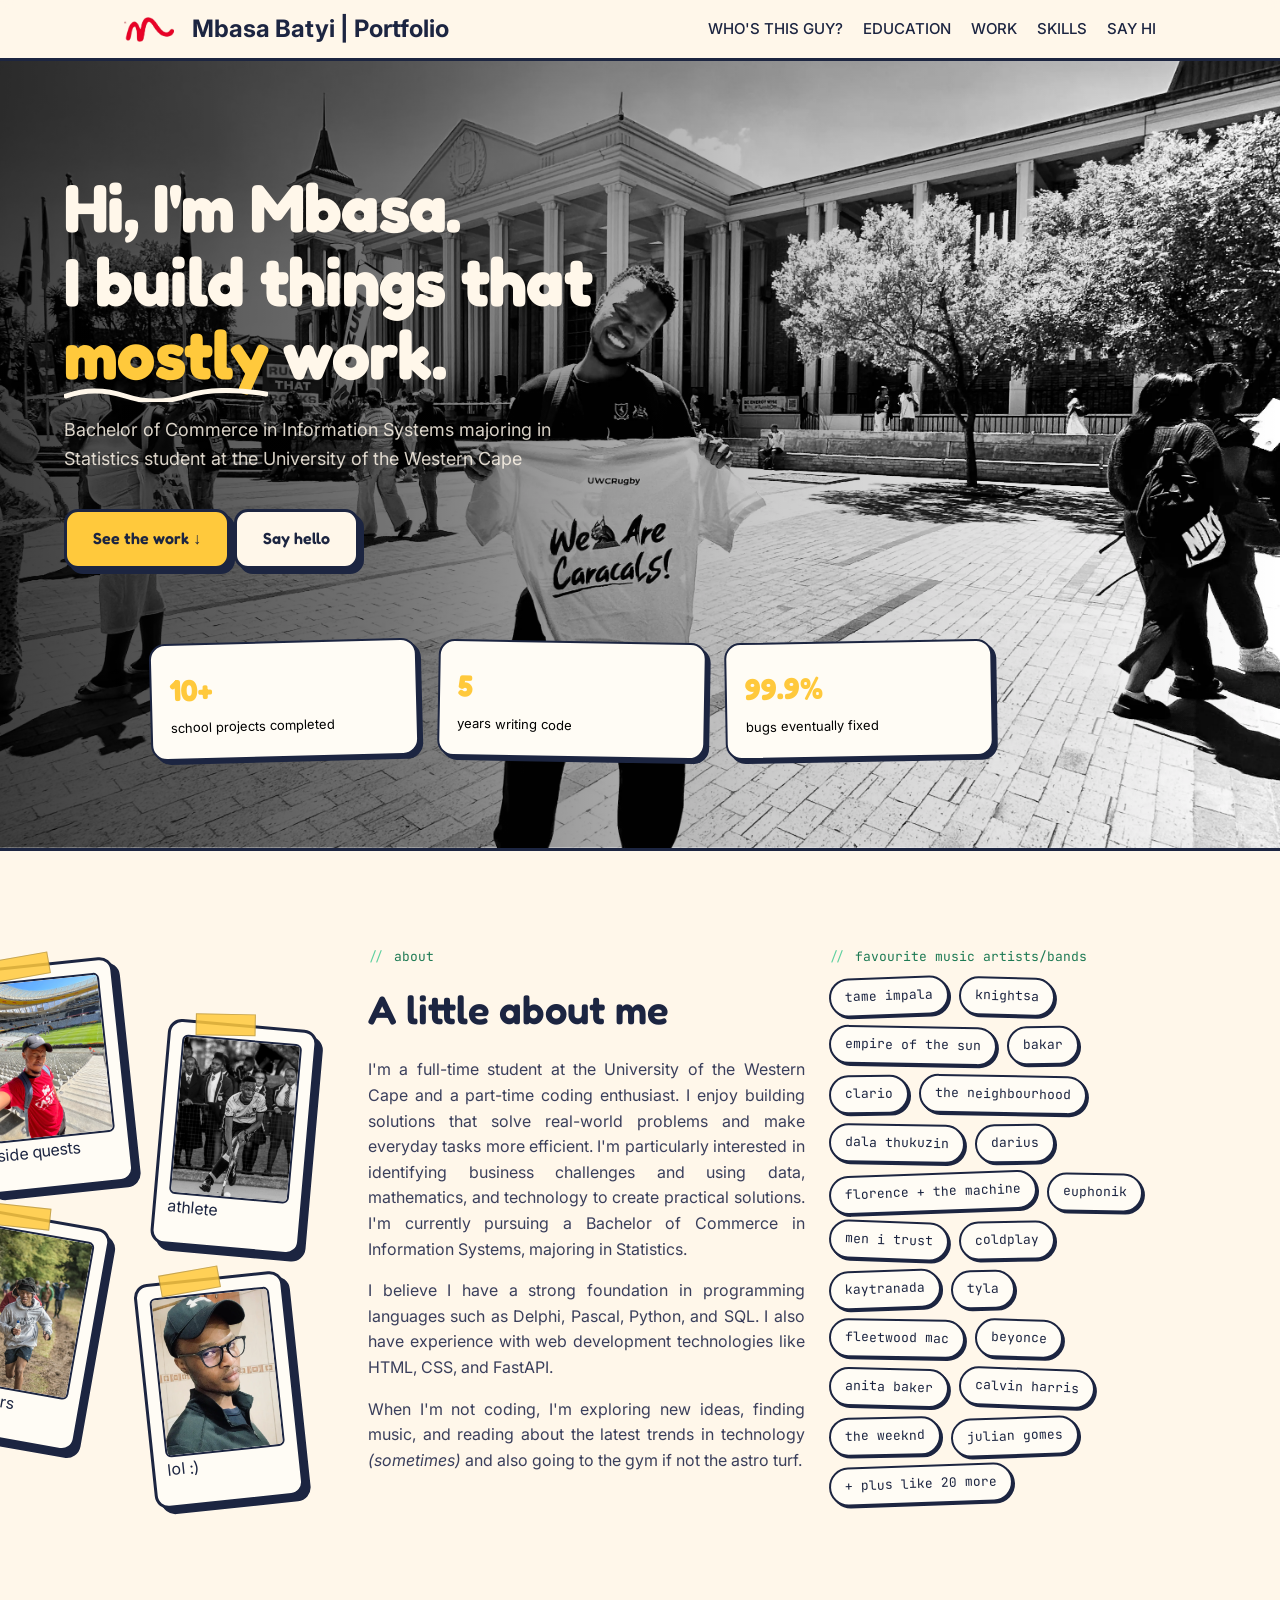
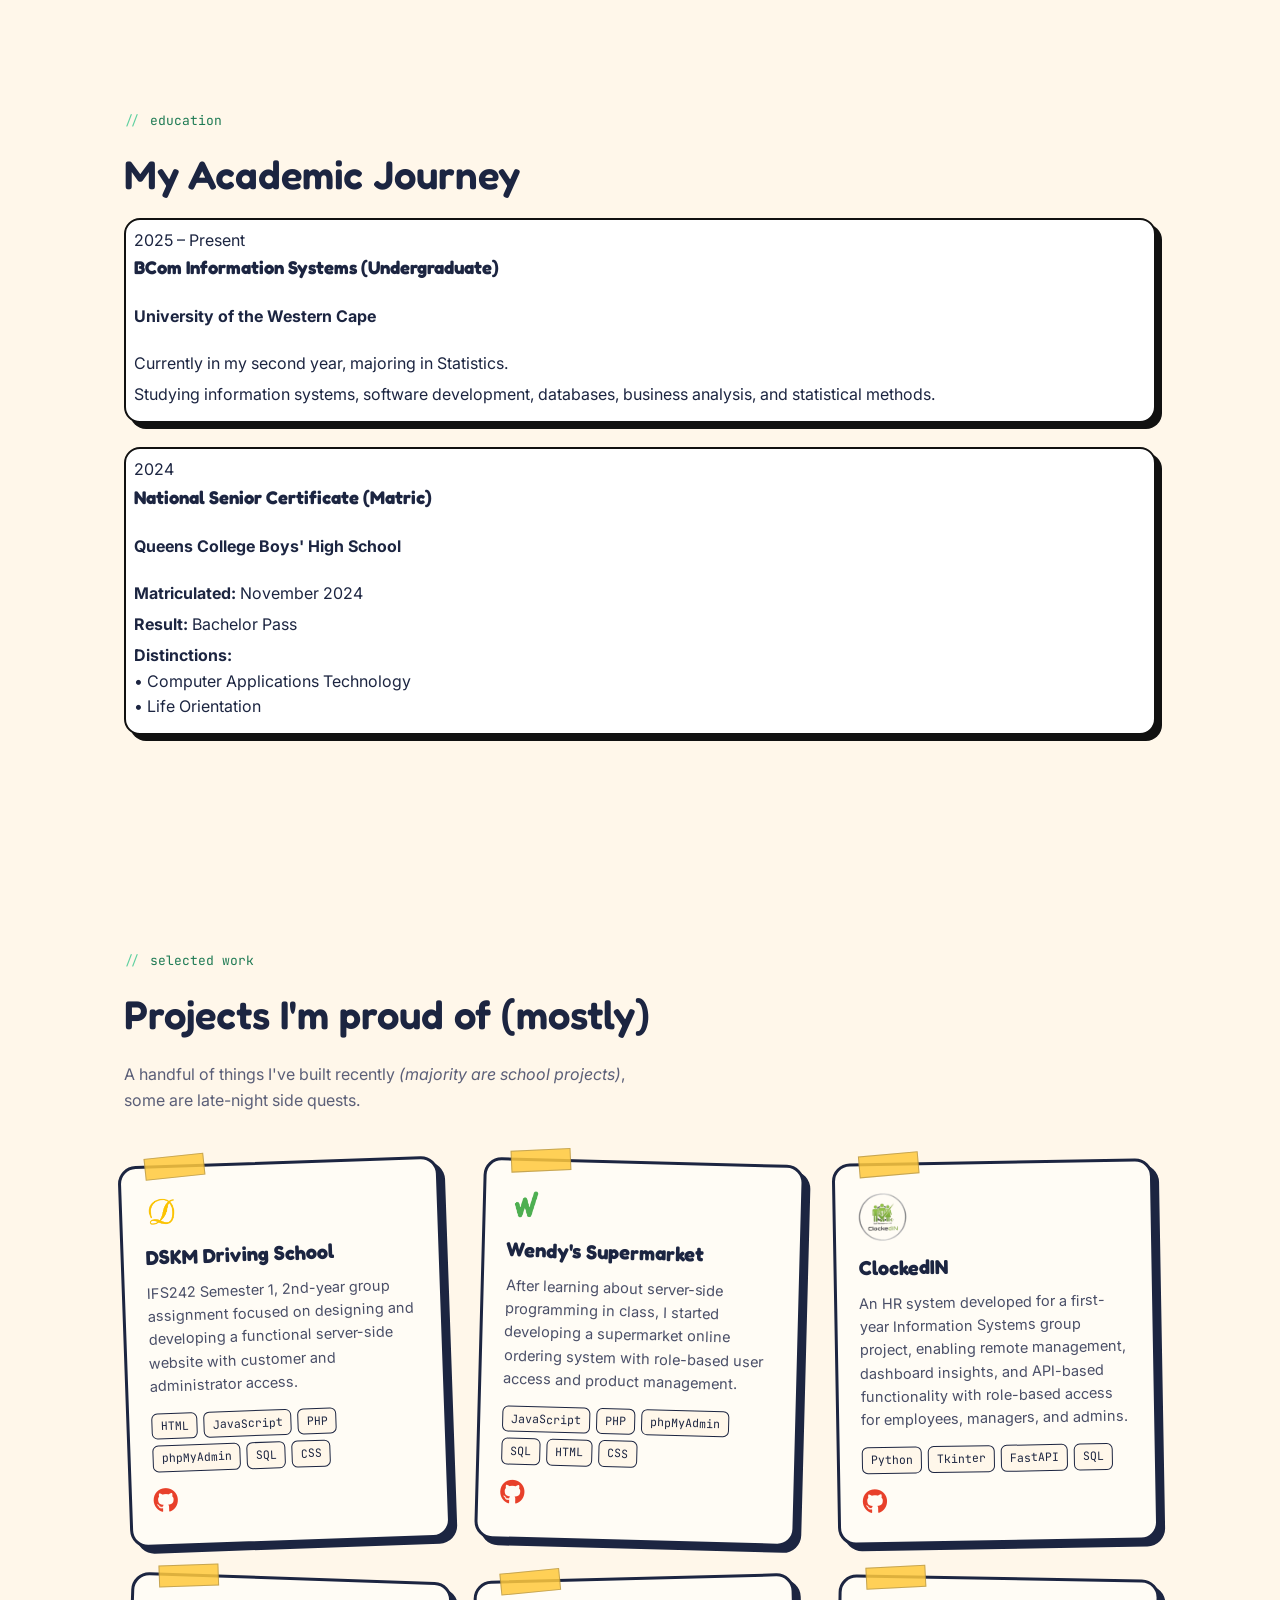
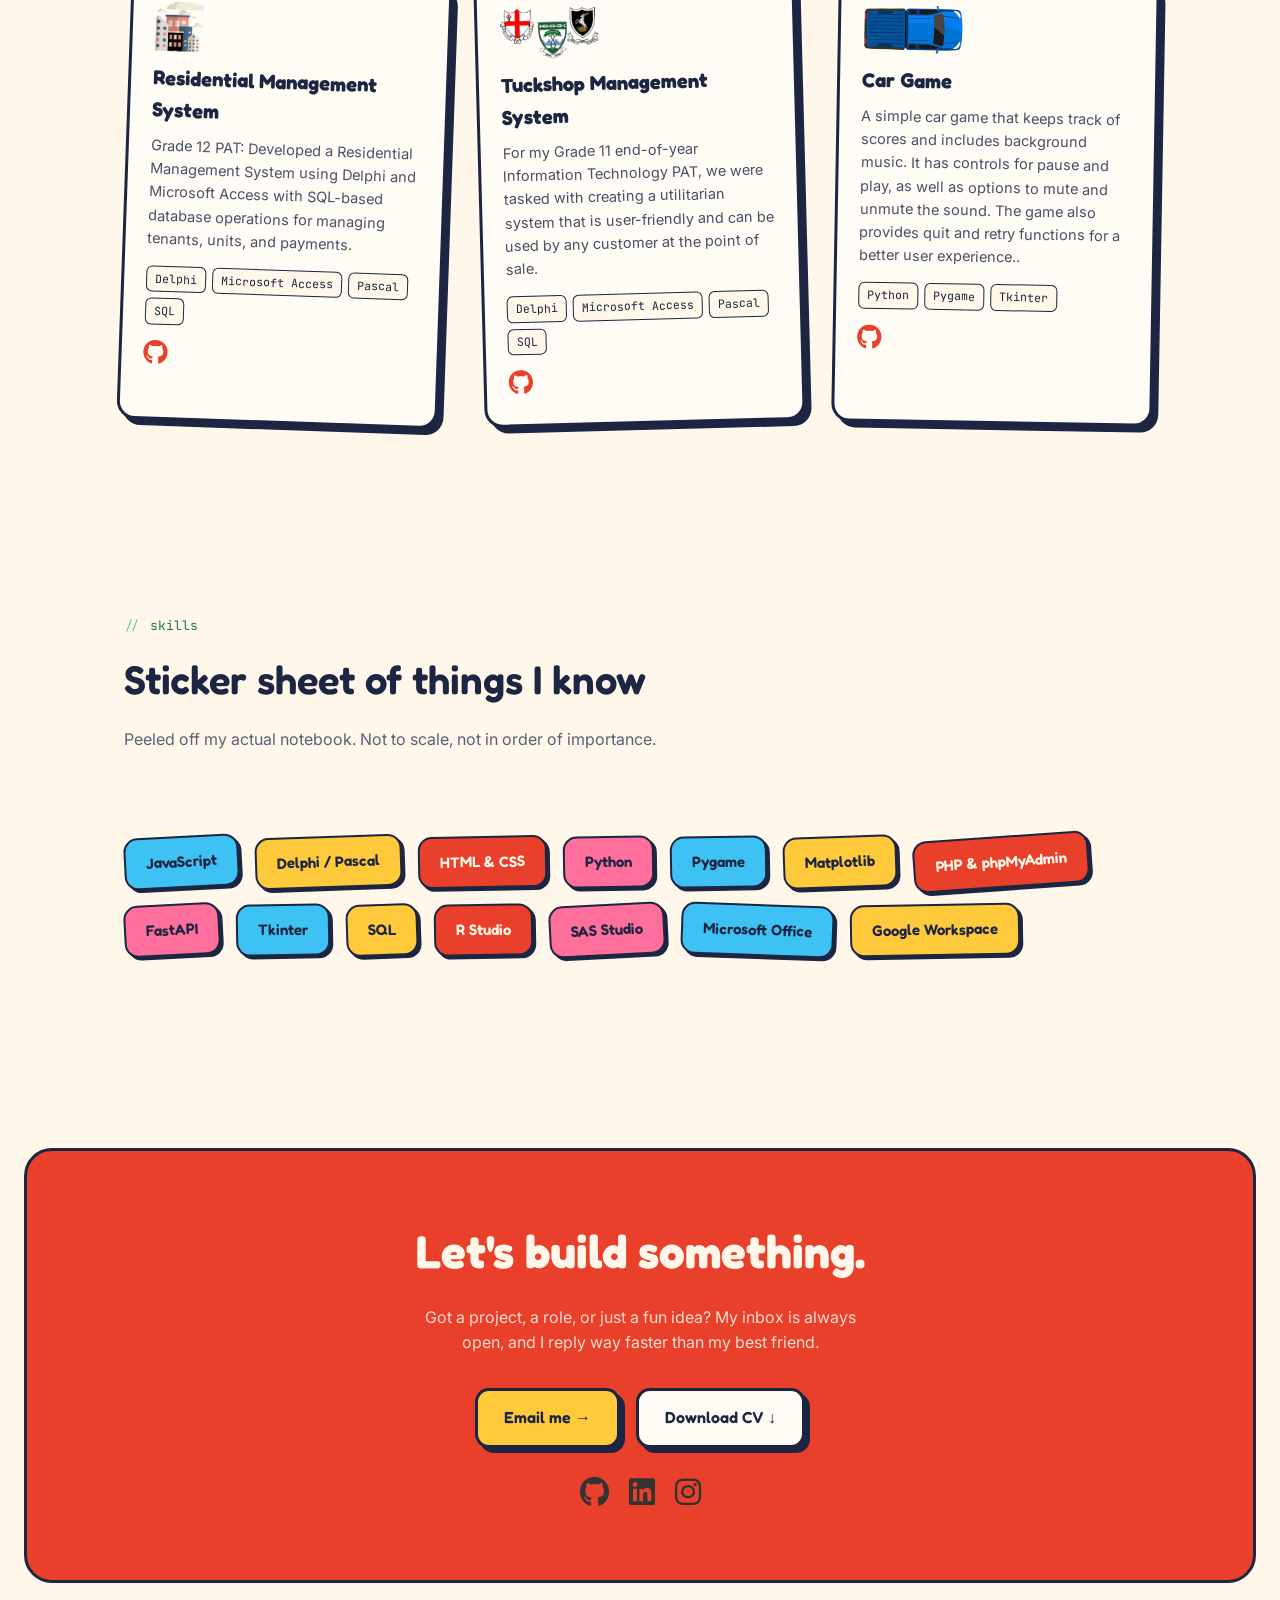
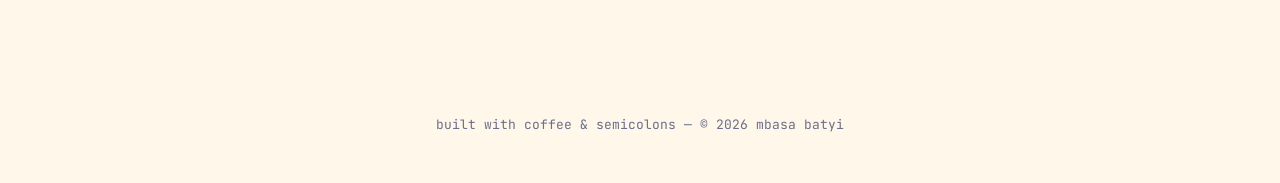
==== index.html @ 1fe2f7f6 "fixed some typos and added more information about myself in the about section. Also changed the grid" ====
<!DOCTYPE html>
<html lang="en">
<head>
<meta charset="UTF-8">
<meta name="viewport" content="width=device-width, initial-scale=1.0">
<title>Mbasa Batyi | Portfolio</title>
<link rel="icon" type="image/png" href="images/logo.webp" lazy="loading">
<link rel="preload" as="image" href="images/mbasa.webp">
<link rel="preconnect" href="https://fonts.googleapis.com">
<link rel="preconnect" href="https://fonts.gstatic.com" crossorigin>
<link href="https://fonts.googleapis.com/css2?family=Fredoka:wght@500;600;700&family=Inter:wght@400;500;600&family=JetBrains+Mono:wght@400;500&display=swap" rel="stylesheet">
<link rel="stylesheet" href="style.css">
<link rel="stylesheet" href="https://cdnjs.cloudflare.com/ajax/libs/font-awesome/6.6.0/css/all.min.css">
</head>
<body>

<nav>
  <div class="wrap">
    <a href="#top" class="brand">
      <img src="images/logo.webp" alt="Mbasa Batyi Logo" class="brand-logo" lazy="loading">
      <span>Mbasa Batyi | Portfolio</span>
    </a>

    <ul class="navlinks">
      <li><a href="#about">WHO'S THIS GUY?</a></li>
      <li><a href="#education">EDUCATION</a></li>
      <li><a href="#work">WORK</a></li>
      <li><a href="#skills">SKILLS</a></li>
      <li><a href="#contact">SAY HI</a></li>
    </ul>
  </div>
</nav>

<header class="hero">
  <div class="wrap">
  <h1>
    Hi, I'm Mbasa.<br>
    I build things that<br>
    <span class="wobble">mostly<svg viewBox="0 0 200 14" preserveAspectRatio="none"><path d="M2 8 Q 30 -2, 60 8 T 120 8 T 198 6" fill="none" stroke="#FFF7EA" stroke-width="5" stroke-linecap="round"/></svg></span> work.
  </h1>
  <p class="lede">Bachelor of Commerce in Information Systems majoring in Statistics student at the University of the Western Cape</p>
    <a href="#work" class="btn btn-primary">See the work ↓</a>
    <a href="#contact" class="btn btn-ghost">Say hello</a>
  </div>

  <div class="stats">
    <div class="stat"><div class="num">10+</div><div class="label">school projects completed</div></div>
    <div class="stat"><div class="num">5</div><div class="label">years writing code</div></div>
    <div class="stat"><div class="num">99.9%</div><div class="label">bugs eventually fixed</div></div>
  </div>
  </div>
</header>

<section id="about">
  <div class="wrap about-grid">

    <div class="photo-stack">
      <figure class="polaroid">
        <span class="tape"></span>
        <img src="images/mbasa8.webp" alt="A photo of Mbasa Batyi" lazy="loading">
        <figcaption>side quests</figcaption>
      </figure>

      <figure class="polaroid">
        <span class="tape"></span>
        <img src="images/hockey.webp" alt="Mbasa Batyi" lazy="loading">
        <figcaption>athlete</figcaption>
      </figure>

      <figure class="polaroid">
        <span class="tape"></span>
        <img src="images/mbasa4.webp" alt="Mbasa Batyi" lazy="loading">
        <figcaption>outdoors</figcaption>
      </figure>

      <figure class="polaroid">
        <span class="tape"></span>
        <img src="images/mbasa5.webp" alt="Mbasa Batyi" lazy="loading">
        <figcaption>lol :) </figcaption>
      </figure>

    </div>

    <div class="about">
      <div class="eyebrow">about</div>
      <h2 class="section-title">A little about me</h2>

      <p>
        I'm a full-time student at the University of the Western Cape and a part-time coding enthusiast. 
        I enjoy building solutions that solve real-world problems and make everyday tasks more efficient. 
        I'm particularly interested in identifying business challenges and using data, mathematics, 
        and technology to create practical solutions. I'm currently pursuing a Bachelor of Commerce in 
        Information Systems, majoring in Statistics.

      </p>

      <p>
        I believe I have a strong foundation in programming languages such as Delphi, Pascal, Python, and SQL. 
        I also have experience with web development technologies like HTML, CSS, and FastAPI.
      </p>

      <p>
        When I'm not coding, I'm exploring new ideas, finding music, and reading about the 
        latest trends in technology <i>(sometimes)</i> and also going to the gym if not the astro turf.
      </p>
    </div>


    <div>
      <div class="eyebrow">favourite music artists/bands</div>
      <div class="toolbelt">
        <span class="chip" style="--r:-2deg">tame impala</span>
        <span class="chip" style="--r:1.5deg">knightsa</span>
        <span class="chip" style="--r:1deg">empire of the sun</span>
        <span class="chip" style="--r:-1deg">bakar</span>
        <span class="chip" style="--r:-1deg">clario</span>
        <span class="chip" style="--r:1deg">the neighbourhood</span>
        <span class="chip" style="--r:1deg">dala thukuzin</span>
        <span class="chip" style="--r:-1deg">darius</span>
        <span class="chip" style="--r:-2deg">florence + the machine</span>
        <span class="chip" style="--r:1deg">euphonik</span>
        <span class="chip" style="--r:2deg">men i trust</span>
        <span class="chip" style="--r:-1deg">coldplay</span>
        <span class="chip" style="--r:-2deg">kaytranada</span>
        <span class="chip" style="--r:-1.5deg">tyla</span>
        <span class="chip" style="--r:1deg">fleetwood mac </span>
        <span class="chip" style="--r:1.5deg">beyonce</span>
        <span class="chip" style="--r:1.5deg">anita baker</span>
        <span class="chip" style="--r:2deg">calvin harris</span>
        <span class="chip" style="--r:-1deg">the weeknd</span>
        <span class="chip" style="--r:-2deg">julian gomes</span>
        <span class="chip" style="--r:-2deg">+ plus like 20 more</span>
      </div>
    </div>

  </div>
</section>

<section id="education">
  <div class="wrap">

    <div class="eyebrow">education</div>
    <h2 class="section-title">My Academic Journey</h2>
    
    <div class="education-grid">
      <div class="education-card">
        <div class="education-year">2025 – Present</div>

        <h3>BCom Information Systems (Undergraduate)</h3>
        <h4>University of the Western Cape</h4>

        <p>Currently in my second year, majoring in Statistics.</p>
        <p>
          Studying information systems, software development,
          databases, business analysis, and statistical methods.
        </p>
      </div>

      <div class="education-card">
        <div class="education-year">2024</div>

        <h3>National Senior Certificate (Matric)</h3>

        <h4>Queens College Boys' High School</h4>

        <p>
          <strong>Matriculated:</strong> November 2024
        </p>

        <p>
          <strong>Result:</strong> Bachelor Pass
        </p>

        <p>
          <strong>Distinctions:</strong><br>
          • Computer Applications Technology<br>
          • Life Orientation
        </p>
      </div>


    </div>

  </div>
</section>
    

<section id="work">
  <div class="wrap">
    <div class="eyebrow">selected work</div>
    <h2 class="section-title">Projects I'm proud of (mostly)</h2>
    <p class="section-sub">A handful of things I've built recently <i>(majority are school projects)</i>, some are late-night side quests.</p>

    <div class="projects-grid">

      <div class="card">
        <span class="tape"></span>
        <img src="images/DSKM.webp" alt="DSKM Logo" class="card-logo" Lazy="loading">
        <h3>DSKM Driving School </h3>
        <p>IFS242 Semester 1, 2nd-year group assignment 
          focused on designing and developing a functional 
          server-side website with customer and administrator access.

        <div class="tag-row">
          <span class="tag">HTML</span>
          <span class="tag">JavaScript</span>
          <span class="tag">PHP</span>
          <span class="tag">phpMyAdmin</span>
          <span class="tag">SQL</span>
          <span class="tag">CSS</span>
        </div>
      
        <a href="https://github.com/mbasabty/DSKMDrivingSchool" class="card-link" target="_blank" aria-label="View on GitHub">
            <i class="fa-brands fa-github"></i>
        </a>
      </div>

      <div class="card">
        <span class="tape"></span>
        <img src="images/Wendy.webp" alt="Wendy's Supermarket Logo" class="card-logo" lazy="loading">
        <h3>Wendy's Supermarket</h3>
        <p>After learning about server-side programming in class, 
          I started developing a supermarket online ordering system with 
          role-based user access and product management.</p>

        <div class="tag-row">
            <span class="tag">JavaScript</span>
            <span class="tag">PHP</span>
            <span class="tag">phpMyAdmin</span>
            <span class="tag">SQL</span>
            <span class="tag">HTML</span>
            <span class="tag">CSS</span>
        </div>

        <a href="https://github.com/mbasabty/WendySupermarket" class="card-link" target="_blank" aria-label="View on GitHub">
            <i class="fa-brands fa-github"></i>
        </a>
      </div>

      <div class="card">
        <span class="tape"></span>
        <img src="images/ClockedIn.webp" alt="ClockedIN Logo" class="ClockedIn-logo" lazy="loading">
        <h3>ClockedIN</h3>
        <p>An HR system developed for a first-year Information Systems group project, 
           enabling remote management, dashboard insights, and API-based functionality 
           with role-based access for employees, managers, and admins.
        </p>
        <div class="tag-row">
          <span class="tag">Python</span>
          <span class="tag">Tkinter</span>
          <span class="tag">FastAPI</span>
          <span class="tag">SQL</span>
        </div>
      
        <a href="https://github.com/mbasabty/ClockedIN" class="card-link" target="_blank" aria-label="View on GitHub">
            <i class="fa-brands fa-github"></i>
        </a>
      </div>

      <div class="card">
        <span class="tape"></span>
        <img src="images/RMS.webp" alt="Residential Management System Logo" class="RSM-logo" lazy="loading">
        <h3>Residential Management System</h3>
        <p>Grade 12 PAT: Developed a Residential Management System using Delphi 
          and Microsoft Access with SQL-based database operations for managing 
          tenants, units, and payments.
        </p>
        <div class="tag-row">
          <span class="tag">Delphi</span>
          <span class="tag">Microsoft Access</span>
          <span class="tag">Pascal</span>
          <span class="tag">SQL</span>
        </div>

        <a href="https://github.com/mbasabty/ResidentialManagementSystem" class="card-link" target="_blank" aria-label="View on GitHub">
            <i class="fa-brands fa-github"></i>
        </a>
      </div>

      
      <div class="card">
        <span class="tape"></span>
        <img src="images/TSMS.webp" alt="Tuckshop Management System Logo" class="TSMS-logo" lazy="loading">
        <h3>Tuckshop Management System</h3>
        <p>For my Grade 11 end-of-year Information Technology PAT, we were tasked with creating a 
          utilitarian system that is user-friendly and can be used by any customer at the point of sale.</p>
        <div class="tag-row">
          <span class="tag">Delphi</span>
          <span class="tag">Microsoft Access</span>
          <span class="tag">Pascal</span>
          <span class="tag">SQL</span>
        </div>
        
        <a href="https://github.com/mbasabty/TuckshopManagementSystem"class="card-link" target="_blank" aria-label="View on GitHub">
            <i class="fa-brands fa-github"></i>
        </a>
      </div>

      <div class="card">
        <span class="tape"></span>
        <img src="images/CarGame.webp" alt="Car Game Logo" class="TSMS-logo" lazy="loading">
        <h3>Car Game</h3>
        <p>A simple car game that keeps track of scores and includes background music. 
          It has controls for pause and play, as well as options to mute and unmute the sound. 
          The game also provides quit and retry functions for a better user experience..</p>
        <div class="tag-row">
          <span class="tag">Python</span>
          <span class="tag">Pygame</span>
          <span class="tag">Tkinter</span>

        </div>
      
        <a href="https://github.com/mbasabty/CarGame" class="card-link" target="_blank" aria-label="View on GitHub">
            <i class="fa-brands fa-github"></i>
        </a>
      </div>


    </div>
  </div>
</section>

<section id="skills">
  <div class="wrap">
    <div class="eyebrow">skills</div>
    <h2 class="section-title">Sticker sheet of things I know</h2>
    <p class="section-sub">Peeled off my actual notebook. Not to scale, not in order of importance.</p>
    <div class="sticker-sheet">
      <span class="sticker" style="--r:-3deg">JavaScript</span>
      <span class="sticker" style="--r:-2deg">Delphi / Pascal</span>
      <span class="sticker" style="--r:-1deg">HTML &amp; CSS</span>
      <span class="sticker" style="--r:-1deg">Python</span>
      <span class="sticker" style="--r:-1deg">Pygame</span>
      <span class="sticker" style="--r:-2deg">Matplotlib</span>
      <span class="sticker" style="--r:-4deg">PHP &amp; phpMyAdmin</span>
      <span class="sticker" style="--r:-3deg">FastAPI</span>
      <span class="sticker" style="--r:-1deg">Tkinter</span>
      <span class="sticker" style="--r:-2deg">SQL</span>
      <span class="sticker" style="--r:-1deg">R Studio</span>
      <span class="sticker" style="--r:-3deg">SAS Studio</span>
      <span class="sticker" style="--r:2deg">Microsoft Office</span>
      <span class="sticker" style="--r:-1deg">Google Workspace</span>
    </div>
  </div>
</section>

<section id="contact">
  <div class="contact">
    <h2>Let's build something.</h2>
    <p>Got a project, a role, or just a fun idea? My inbox is always open, and I reply way faster than my best friend.</p>

    <div class="cta-row">
      <a href="mailto:mbasabatyi@icloud.com" class="btn btn-primary">
        Email me →
      </a>

      <a href="cv/Mbasa_Batyi_CV.pdf" class="btn btn-ghost" download>
        Download CV ↓
      </a>
    </div>

    <div class="socials">
      <a href="https://github.com/mbasabty" target="_blank" aria-label="GitHub">
          <i class="fab fa-github"></i>
      </a>

      <a href="https://linkedin.com/in/mbasabatyi" target="_blank" aria-label="LinkedIn">
          <i class="fab fa-linkedin"></i>
      </a>

      <a href="https://instagram.com/mbasabatyi_" target="_blank" aria-label="Instagram">
          <i class="fab fa-instagram"></i>
      </a>
  </div>
</section>

<footer>
  built with coffee &amp; semicolons — © 2026 mbasa batyi
</footer>

</body>
</html>
---- style.css ----
:root{
  --cream:#FFF7EA;
  --card:#FFFCF5;
  --ink:#1C2541;
  --pink:#FF6F9C;
  --pink-dark:#C23F6A;
  --blue:#3EC1F3;
  --blue-dark:#12729E;
  --yellow:#FFC93C;
  --yellow-dark:#9A6E00;
  --mint:#5FD0A0;
  --mint-dark:#1E7A54;
  --red:#E8402A;
  --border-w:3px;

  /* --blob-pattern:url(); */
}

*{box-sizing:border-box;}
html{scroll-behavior:smooth;}
body{
  margin:0;
  background:var(--cream);
  color:var(--ink);
  font-family:'Inter',sans-serif;
  line-height:1.6;
  overflow-x:hidden;
}
h1,h2,h3{font-family:'Fredoka',sans-serif;margin:0;}
.mono{font-family:'JetBrains Mono',monospace;}
a{color:inherit;}

::selection{background:var(--yellow);color:var(--ink);}

/* ---------- layout helpers ---------- */
.wrap{
  max-width:1080px;
  margin:0 auto;
  padding:0 24px;
}
section{padding:96px 0;}

/* ---------- nav ---------- */
nav{
  position:sticky;top:0;z-index:50;
  background:rgba(255,247,234,0.9);
  backdrop-filter:blur(6px);
  border-bottom:var(--border-w) solid var(--ink);
}
nav .wrap{
  display:flex;
  align-items:center;
  justify-content:space-between;
  padding-top:10px;
  padding-bottom:10px;
  flex-wrap:wrap;
  gap:10px;
}
.brand {
    display: flex;
    align-items: center;
    gap: 10px;
    text-decoration: none;
    color: inherit;
    font-size: 1.5rem;
    font-weight: bold;
}

.brand:hover {
    opacity: 0.8;
}
.dot{
  width:16px;height:16px;border-radius:50%;
  background:var(--red);border:2px solid var(--ink);
  animation:bob 2.4s ease-in-out infinite;
}
@keyframes bob{0%,100%{transform:translateY(0);}50%{transform:translateY(-4px);}}
.navlinks{
  display:flex;
  flex-wrap:wrap;
  gap:20px;
  list-style:none;
  margin:0;
  padding:0;
  justify-content:flex-end;
}
.navlinks a{
  text-decoration:none;font-weight:500;font-size:15px;
  position:relative;padding-bottom:2px;
  white-space:nowrap;
}
.navlinks a::after{
  content:"";position:absolute;left:0;bottom:-2px;width:0;height:3px;
  background:var(--red);transition:width .25s ease;
}
.navlinks a:hover::after{width:100%;}

/* ---------- hero ---------- */
.hero {
  padding: 110px 0 90px;
  border-bottom: var(--border-w) solid var(--ink);

  background:
    linear-gradient(
      to right,
      rgba(0, 0, 0, 0.75) 0%,
      rgba(0, 0, 0, 0.55) 30%,
      rgba(0, 0, 0, 0.2) 60%,
      rgba(0, 0, 0, 0) 100%
    ),
    url("images/mbasa.webp");

  background-position: 75% center;
  background-size: cover;
  background-repeat: no-repeat;
}
.hero .wrap {
  max-width: 1200px;
  margin: 0 auto;
  padding-left: 24px;
  padding-right: 24px;
}
.status-tag{
  display:inline-flex;align-items:center;gap:8px;
  font-family:'JetBrains Mono',monospace;font-size:13px;
  background:var(--card);border:2px solid var(--ink);
  padding:6px 14px;border-radius:999px;
  box-shadow:3px 3px 0 var(--ink);
  margin-bottom:28px;
}
.status-tag .blip{width:8px;height:8px;border-radius:50%;background:var(--mint);
  box-shadow:0 0 0 3px rgba(95,208,160,0.3);}

.hero h1{
  font-size:clamp(32px,6vw,68px);
  font-weight:700;
  line-height:1.08;
  letter-spacing:-0.01em;
  color:var(--cream);
}
.hero h1 span{display:inline-block;}
.hero .wobble{position:relative;color:var(--yellow);}
.hero .wobble svg{position:absolute;left:0;bottom:-10px;width:100%;height:14px;}

.hero p.lede{
  max-width:560px;font-size:clamp(15px,2.4vw,18px);color:rgba(255,247,234,0.85);margin:24px 0 36px;
}

.hero .btn-primary{background:var(--yellow);color:var(--ink);}
.hero .btn-ghost{background:var(--cream);color:var(--ink);}

.cta-row{display:flex;gap:16px;flex-wrap:wrap;}
.btn{
  font-family:'Fredoka',sans-serif;font-weight:600;font-size:16px;
  padding:14px 26px;border-radius:14px;border:3px solid var(--ink);
  text-decoration:none;display:inline-flex;align-items:center;gap:8px;
  box-shadow:5px 5px 0 var(--ink);
  transition:transform .15s ease, box-shadow .15s ease;
  cursor:pointer;
}
.btn:hover{transform:translate(-2px,-2px);box-shadow:7px 7px 0 var(--ink);}
.btn:active{transform:translate(1px,1px);box-shadow:3px 3px 0 var(--ink);}
.btn:focus-visible{outline:3px solid var(--blue-dark);outline-offset:3px;}
.btn-primary{background:var(--red);color:var(--ink);}
.btn-ghost{background:var(--card);color:var(--ink);}

/* ---------- stats strip ---------- */
.stats{
  display:grid;
  grid-template-columns:repeat(4,1fr);
  gap:20px;
  margin-top:72px;
  margin-left: 150px;
  max-width:100%;

}
.stat{
  background:var(--card);border:2.5px solid var(--ink);border-radius:16px;
  padding:20px 18px;text-align:left;
  box-shadow:4px 4px 0 var(--ink);
  transform:rotate(var(--r,0deg));
  min-width:0;
}
.stat:nth-child(1){--r:-1.5deg;}
.stat:nth-child(2){--r:1deg;}
.stat:nth-child(3){--r:-1deg;}
.stat:nth-child(4){--r:1.5deg;}
.stat .num{font-family:'Fredoka',sans-serif;font-weight:700;font-size:clamp(22px,3vw,30px);color:var(--yellow);}
.stat .label{font-size:13px;color:black;margin-top:4px;}

/* ---------- section headers ---------- */
.eyebrow{
  font-family:'JetBrains Mono',monospace;font-size:13px;
  color:var(--mint-dark);text-transform:lowercase;
  display:flex;align-items:center;gap:10px;margin-bottom:10px;
}
.eyebrow::before{content:"//";color:var(--mint);}
.section-title{font-size:clamp(28px,4vw,40px);font-weight:600;margin-bottom:12px;}
.section-sub{color:#5b5f78;max-width:540px;margin-bottom:48px;font-size:16px;}

/* ---------- about ---------- */
.about-grid {
  display: grid;
  grid-template-columns: 220px 2fr 1.5fr;
  gap: 24px;
  align-items: start;
}

.photo-stack {
  display: flex;
  flex-direction: column;
  gap: 20px;
  min-width:0;
}

.polaroid {
  width: 150px;
  max-width:100%;
  position: relative;
  background: var(--card);
  border: 3px solid var(--ink);
  border-radius: 14px;
  padding: 12px 12px 22px;
  box-shadow: 6px 6px 0 var(--ink);
}

.polaroid img {
  display: block;
  width: 100%;
  aspect-ratio: 3/4;
  object-fit: cover;
  border-radius: 6px;
  border: 2px solid var(--ink);
}

.polaroid:nth-child(1) {
  transform: rotate(-6deg);
  margin-left: -150px;
}

.photo-stack .polaroid:nth-child(2){
    transform: rotate(5deg);
    margin-left:35px;
    margin-top:-200px;
}

.photo-stack .polaroid:nth-child(3){
    transform: rotate(10deg);
    margin-left:-180px;
    margin-top:-70px;
}

.photo-stack .polaroid:nth-child(4){
    transform: rotate(-6deg);
    margin-left:20px;
    margin-top:-200px;
}

.about p{font-size:16px;
         color:#3a3f5c;
         margin-bottom:16px;
         text-align:justify;
        }

.education-list {
    display: flex;
    flex-direction: column;
    gap: 2rem;
    margin-top: 0.5rem;
}

.education-card {
    background: #fff;
    padding: 0.5rem;
    border-radius: 16px;
    border: 2px solid #111;
    box-shadow: 6px 6px 0 #111;
    margin-bottom: 1.5rem;
}

.education-card h3{
    margin:0 0 .1rem;
    font-size:1.15rem;
}

.education-card p{
    margin:.35rem 0;
    line-height:1.6;
}
.toolbelt{display:flex;flex-wrap:wrap;gap:10px;margin-top:8px;}
.chip{
  font-family:'JetBrains Mono',monospace;font-size:13px;
  background:var(--card);border:2px solid var(--ink);border-radius:999px;
  padding:7px 14px;transform:rotate(var(--r,0deg));
  box-shadow:2px 2px 0 var(--ink);
}
.brand-logo {
    width: 50px;
    height: 25px;
    object-fit: contain;
    vertical-align: middle;
    margin-right: 8px;
}
/* ---------- projects ---------- */
.projects-grid{
  display:grid;grid-template-columns:repeat(3,1fr);gap:34px;
}
.card{
  position:relative;
  background:var(--card);
  border:3px solid var(--ink);
  border-radius:18px;
  padding:26px 22px 24px;
  box-shadow:6px 6px 0 var(--ink);
  transform:rotate(var(--tilt,0deg));
  transition:transform .25s cubic-bezier(.34,1.56,.64,1), box-shadow .25s ease;
  min-width:0;
}
.card-logo {
    width: 35px;
    height: 35px;
    object-fit: contain;
    display: block;
    margin-bottom: 12px;
}
.ClockedIn-logo {
    width: 50px;
    height: 50px;
    object-fit: contain;
    display: block;
    margin-bottom: 10px;
}
.TSMS-logo {
    width: 100px;
    height: 100px;
    object-fit: contain;
    display: block;
    margin-bottom: -15px;
    margin-top: -25px;
}
.RSM-logo {
    width: 50px;
    height: 50px;
    object-fit: contain;
    display: block;
    margin-bottom: 10px;
}

.card h3 {
    margin-top: 0;
}
.card:nth-child(1){--tilt:-2deg;}
.card:nth-child(2){--tilt:1.5deg;}
.card:nth-child(3){--tilt:-1deg;}
.card:nth-child(4){--tilt:2deg;}
.card:nth-child(5){--tilt:-1.5deg;}
.card:nth-child(6){--tilt:1deg;}
.card:hover{transform:rotate(0deg) translateY(-6px);box-shadow:9px 9px 0 var(--ink);}

.tape{
  position:absolute;top:-12px;left:24px;width:60px;height:22px;
  background:rgba(255,201,60,0.85);
  border:1px solid rgba(28,37,65,0.25);
  transform:rotate(-4deg);
}
.card-icon{
  width:44px;height:44px;border-radius:12px;
  display:flex;align-items:center;justify-content:center;
  font-size:20px;margin-bottom:16px;border:2px solid var(--ink);
}
.icon-pink{background:var(--pink);}
.icon-blue{background:var(--blue);}
.icon-mint{background:var(--mint);}
.card h3{font-size:20px;margin-bottom:8px;}
.card p{font-size:14.5px;color:#4a4f68;margin:0 0 16px;}
.tag-row{display:flex;flex-wrap:wrap;gap:6px;margin-bottom:16px;}
.tag{
  font-family:'JetBrains Mono',monospace;font-size:11.5px;
  background:var(--cream);border:1.5px solid var(--ink);border-radius:6px;
  padding:3px 8px;
}
.card-link{
  font-weight:600;font-size:25px;text-decoration:none;
  display:inline-flex;align-items:center;gap:6px;color:var(--red);
}

/* ---------- skills sticker sheet ---------- */
.sticker-sheet{
  display:flex;flex-wrap:wrap;gap:16px;padding:36px 0 0;
}
.sticker{
  font-family:'Fredoka',sans-serif;font-weight:600;font-size:15px;
  padding:12px 20px;border-radius:14px;border:2.5px solid var(--ink);
  box-shadow:3px 3px 0 var(--ink);
  transform:rotate(var(--r,0deg));
}
.sticker:nth-child(4n){background:var(--pink);}
.sticker:nth-child(4n+1){background:var(--blue);}
.sticker:nth-child(4n+2){background:var(--yellow);}
.sticker:nth-child(4n+3){background:var(--red);color:var(--cream);}

/* ---------- footer / contact ---------- */
.contact{
  background-color:var(--red);
  background-image:var(--blob-pattern);
  background-size:200px 200px;
  border:var(--border-w) solid var(--ink);
  color:var(--cream);
  border-radius:28px;
  padding:64px 48px;
  text-align:center;
  margin:0 24px;
  position:relative;
  overflow:hidden;
}
.contact h2{color:var(--cream);font-size:clamp(30px,5vw,46px);}
.contact p{color:rgba(255,247,234,0.85);max-width:460px;margin:16px auto 32px;font-size:16px;}
.contact .btn-primary{background:var(--yellow);color:var(--ink);}

/* ---------- contact buttons ---------- */
.contact .cta-row {
  display: flex;
  justify-content: center;
  align-items: center;
  gap: 16px;
  flex-wrap: wrap;
}

.socials {
    display: flex;
    justify-content: center;
    gap: 20px;
    margin-top: 20px;
    flex-wrap: wrap;
}

.socials a {
    color: #333;
    font-size: 30px;
    text-decoration: none;
    transition: color 0.3s ease, transform 0.3s ease;
}

.socials a:hover {
    transform: scale(1.2);
}

.socials a:nth-child(1):hover {
    color: #000;
}

.socials a:nth-child(2):hover {
    color: #0077b5;
}

.socials a:nth-child(3):hover {
    color: #E1306C;
}

footer{
  text-align:center;padding:36px 24px 48px;
  font-size:13px;color:#6b6f8a;font-family:'JetBrains Mono',monospace;
}

/* ================= RESPONSIVE ================= */

/* Tablet */
@media (max-width:860px){
  section{padding:64px 0;}

  .stats{grid-template-columns:repeat(2,1fr);margin-top:48px;}

  .about-grid{grid-template-columns:1fr;gap:36px;}

  /* Reset the collage-style negative margins so photos stop
     overlapping/overflowing once the column narrows to 100% width */
  .photo-stack{
    flex-direction:row;
    flex-wrap:wrap;
    justify-content:center;
    gap:24px;
  }
  .photo-stack .polaroid,
  .photo-stack .polaroid:nth-child(1),
  .photo-stack .polaroid:nth-child(2),
  .photo-stack .polaroid:nth-child(3),
  .photo-stack .polaroid:nth-child(4){
    margin:0;
    transform:rotate(var(--r,-3deg));
  }
  .photo-stack .polaroid:nth-child(1){--r:-4deg;}
  .photo-stack .polaroid:nth-child(2){--r:3deg;}
  .photo-stack .polaroid:nth-child(3){--r:-2deg;}
  .photo-stack .polaroid:nth-child(4){--r:4deg;}

  .polaroid{width:140px;}

  .projects-grid{grid-template-columns:1fr;}

  /* Keep nav links visible (no JS hamburger exists yet) but let
     them wrap and shrink instead of disappearing entirely */
  .navlinks{
    width:100%;
    justify-content:flex-start;
    gap:14px 20px;
  }
  .navlinks a{font-size:14px;}
}

/* Phone */
@media (max-width:560px){
  .wrap{padding:0 18px;}

  .stats{grid-template-columns:1fr;}

  .hero{padding:80px 0 60px;background-position:65% center;}
  .hero h1{font-size:clamp(28px,8vw,40px);}
  .hero .wrap{padding-left:18px;padding-right:18px;}

  .cta-row .btn{width:100%;justify-content:center;}

  .photo-stack{gap:16px;}
  .polaroid{width:120px;}

  .brand span{font-size:1rem;}
  .status-tag{font-size:11px;padding:5px 10px;}

  .contact{margin:0 12px;padding:44px 24px;}
}

@media (prefers-reduced-motion:reduce){
  *{animation:none!important;transition:none!important;}
}

:focus-visible{outline:3px solid var(--blue-dark);outline-offset:2px;}
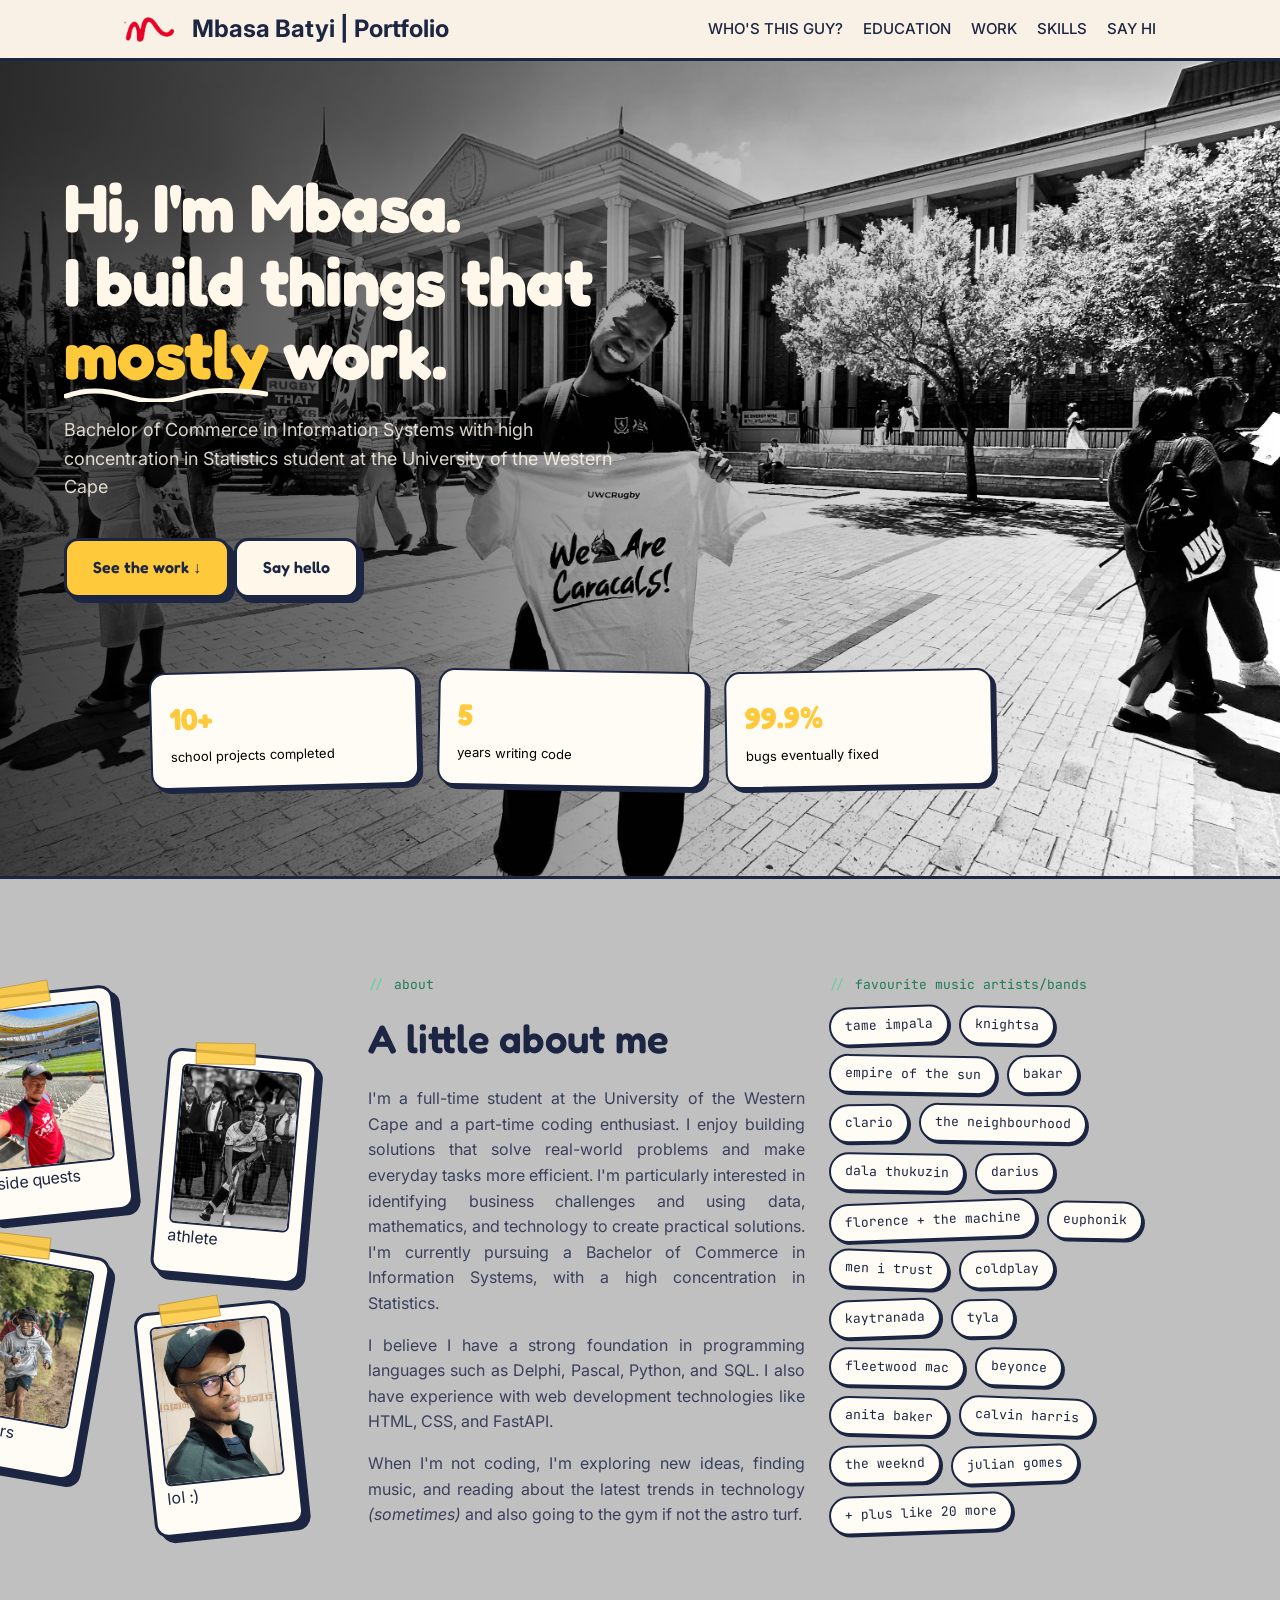
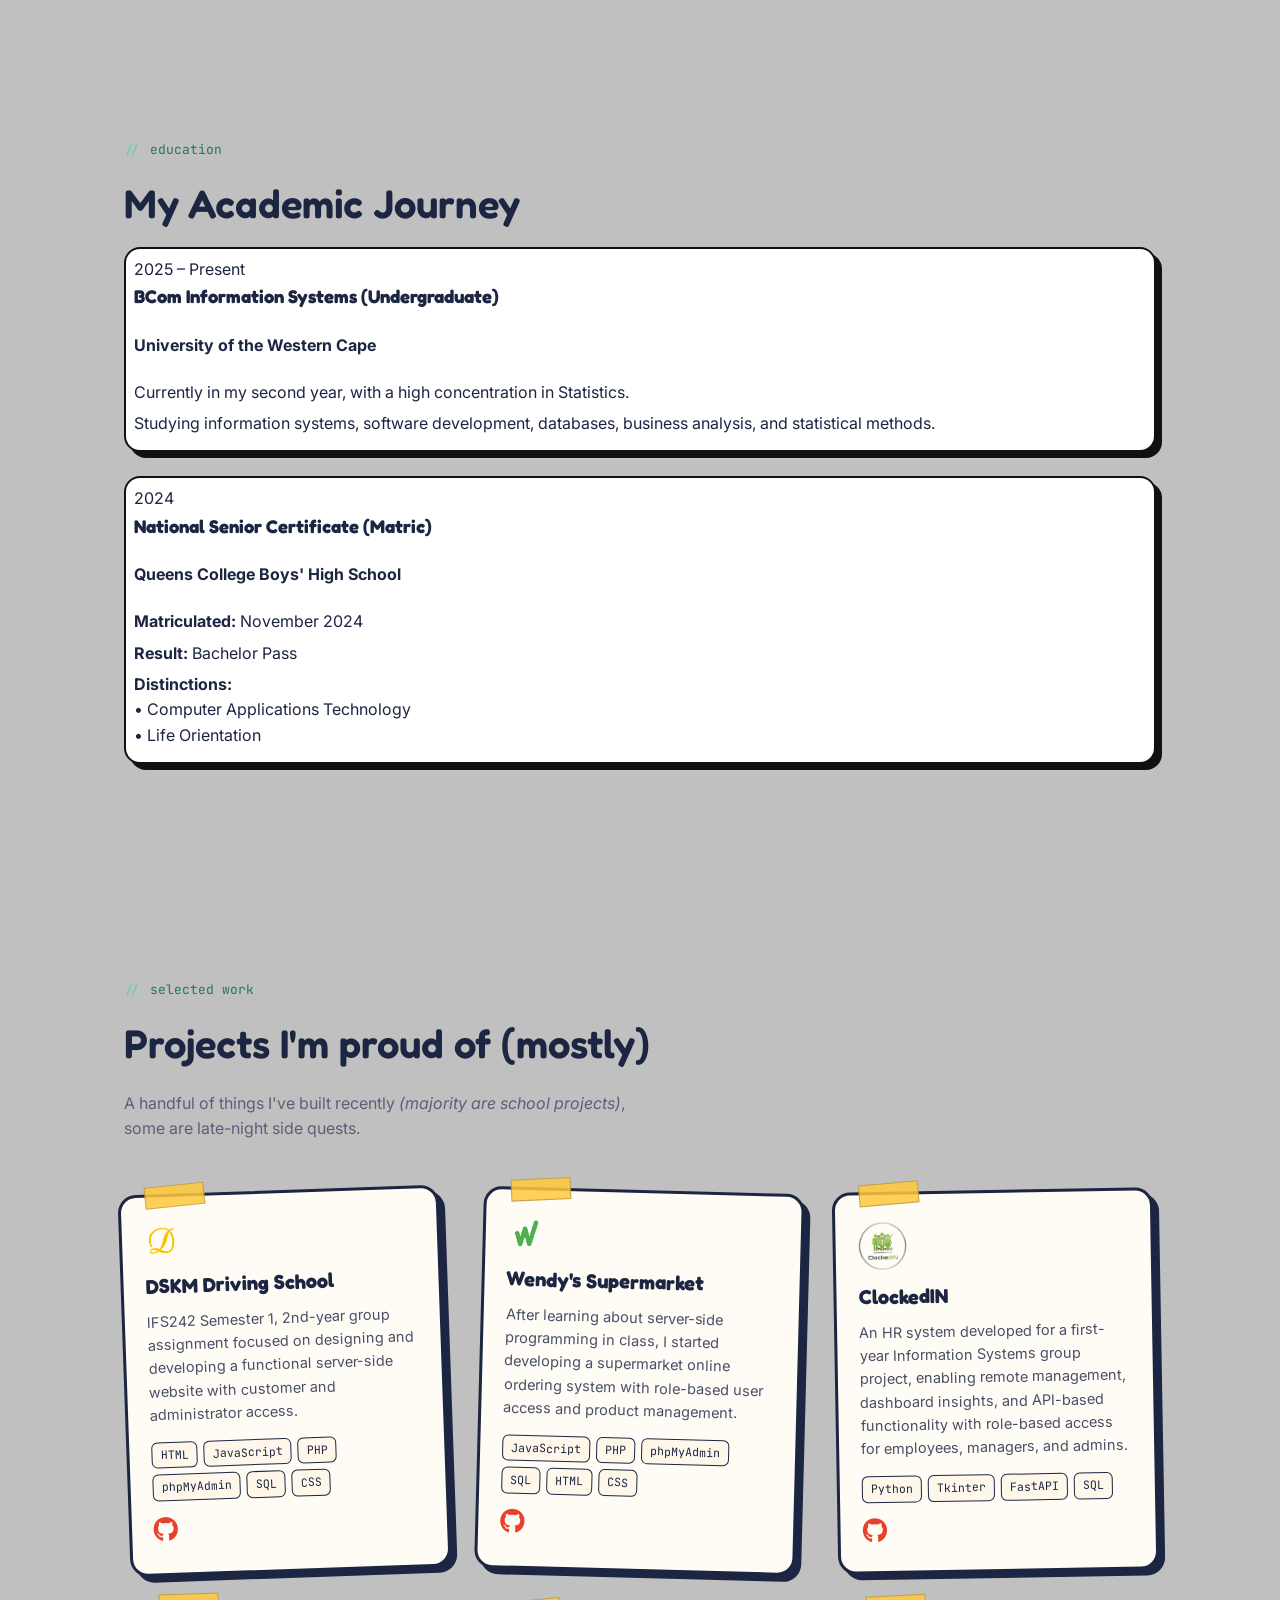
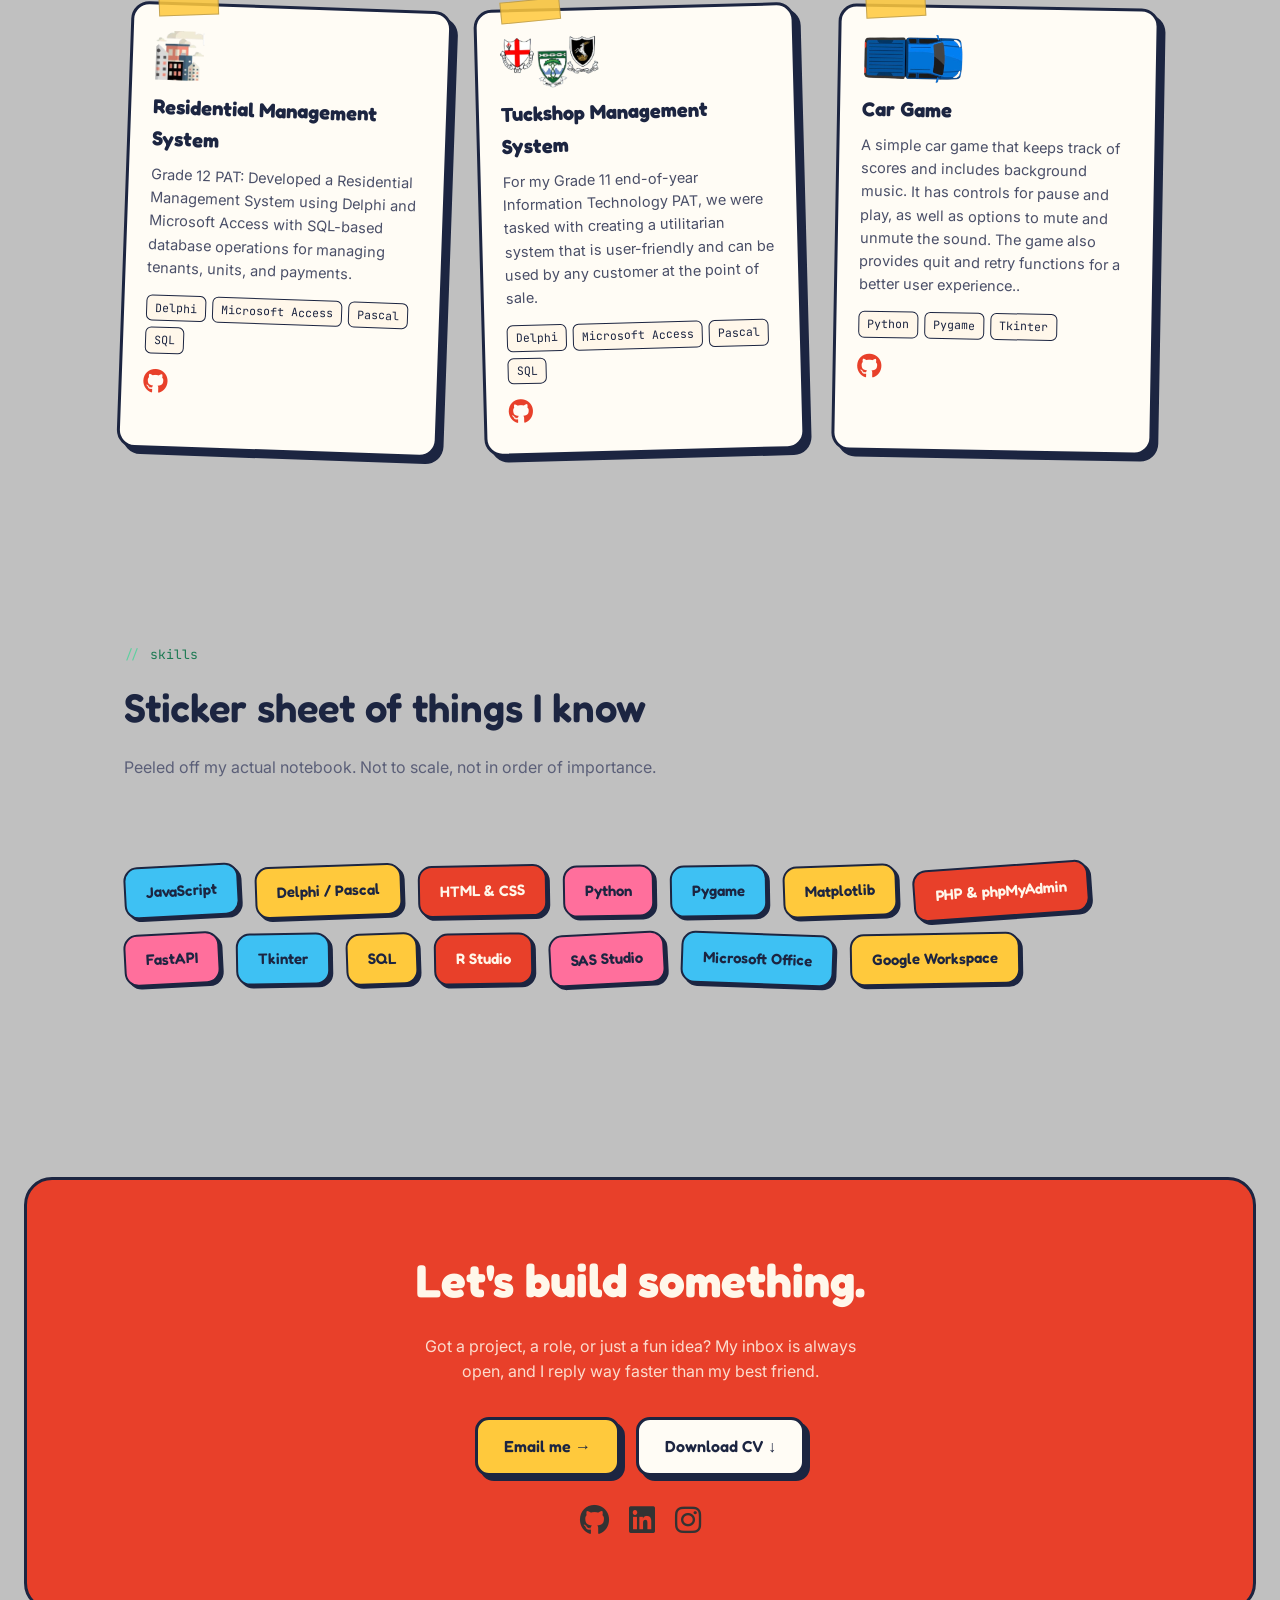
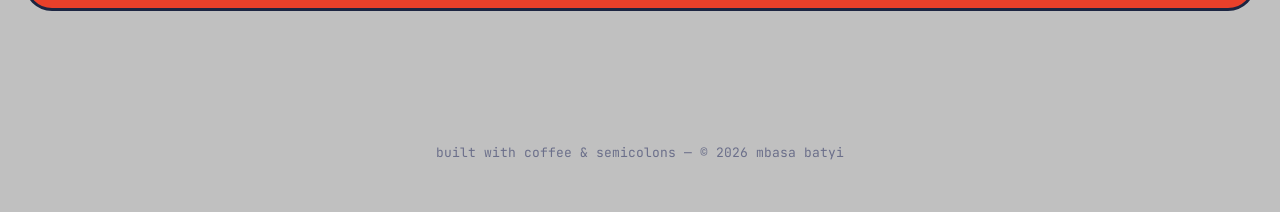
==== commit dd6ac2db: "update my lede and added a new section to the index.html file. Also made some minor styling adjustme" ====
--- a/index.html
+++ b/index.html
@@ -38,7 +38,7 @@
     I build things that<br>
     <span class="wobble">mostly<svg viewBox="0 0 200 14" preserveAspectRatio="none"><path d="M2 8 Q 30 -2, 60 8 T 120 8 T 198 6" fill="none" stroke="#FFF7EA" stroke-width="5" stroke-linecap="round"/></svg></span> work.
   </h1>
-  <p class="lede">Bachelor of Commerce in Information Systems majoring in Statistics student at the University of the Western Cape</p>
+  <p class="lede">Bachelor of Commerce in Information Systems with high concentration in Statistics student at the University of the Western Cape</p>
     <a href="#work" class="btn btn-primary">See the work ↓</a>
     <a href="#contact" class="btn btn-ghost">Say hello</a>
   </div>
@@ -90,7 +90,7 @@
         I enjoy building solutions that solve real-world problems and make everyday tasks more efficient. 
         I'm particularly interested in identifying business challenges and using data, mathematics, 
         and technology to create practical solutions. I'm currently pursuing a Bachelor of Commerce in 
-        Information Systems, majoring in Statistics.
+        Information Systems, with a high concentration in Statistics.
 
       </p>
 
@@ -149,7 +149,7 @@
         <h3>BCom Information Systems (Undergraduate)</h3>
         <h4>University of the Western Cape</h4>
 
-        <p>Currently in my second year, majoring in Statistics.</p>
+        <p>Currently in my second year, with a high concentration in Statistics.</p>
         <p>
           Studying information systems, software development,
           databases, business analysis, and statistical methods.
@@ -354,7 +354,7 @@
         Email me →
       </a>
 
-      <a href="cv/Mbasa_Batyi_CV.pdf" class="btn btn-ghost" download>
+      <a href="cv/Mbasa_Junior_Batyi_CV.pdf" class="btn btn-ghost" download>
         Download CV ↓
       </a>
     </div>
--- a/style.css
+++ b/style.css
@@ -20,7 +20,7 @@
 html{scroll-behavior:smooth;}
 body{
   margin:0;
-  background:var(--cream);
+  background:silver;
   color:var(--ink);
   font-family:'Inter',sans-serif;
   line-height:1.6;
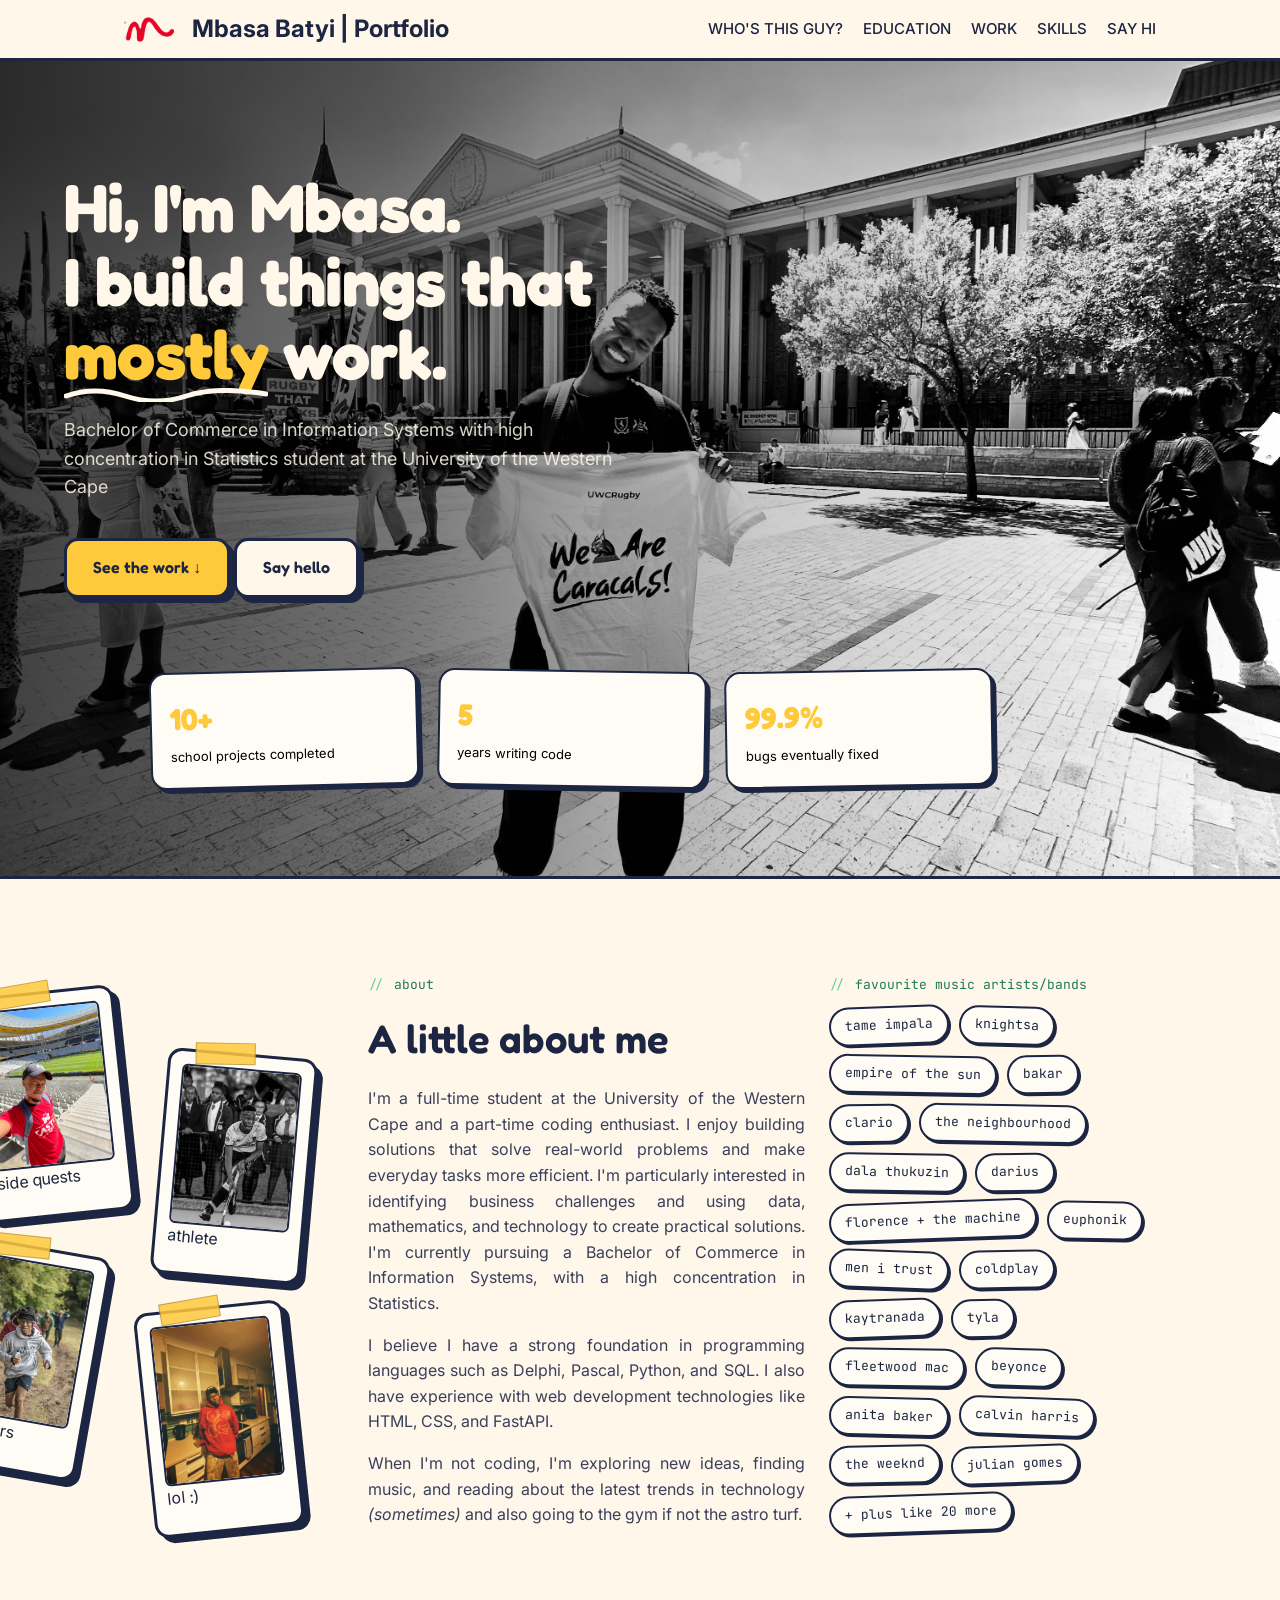
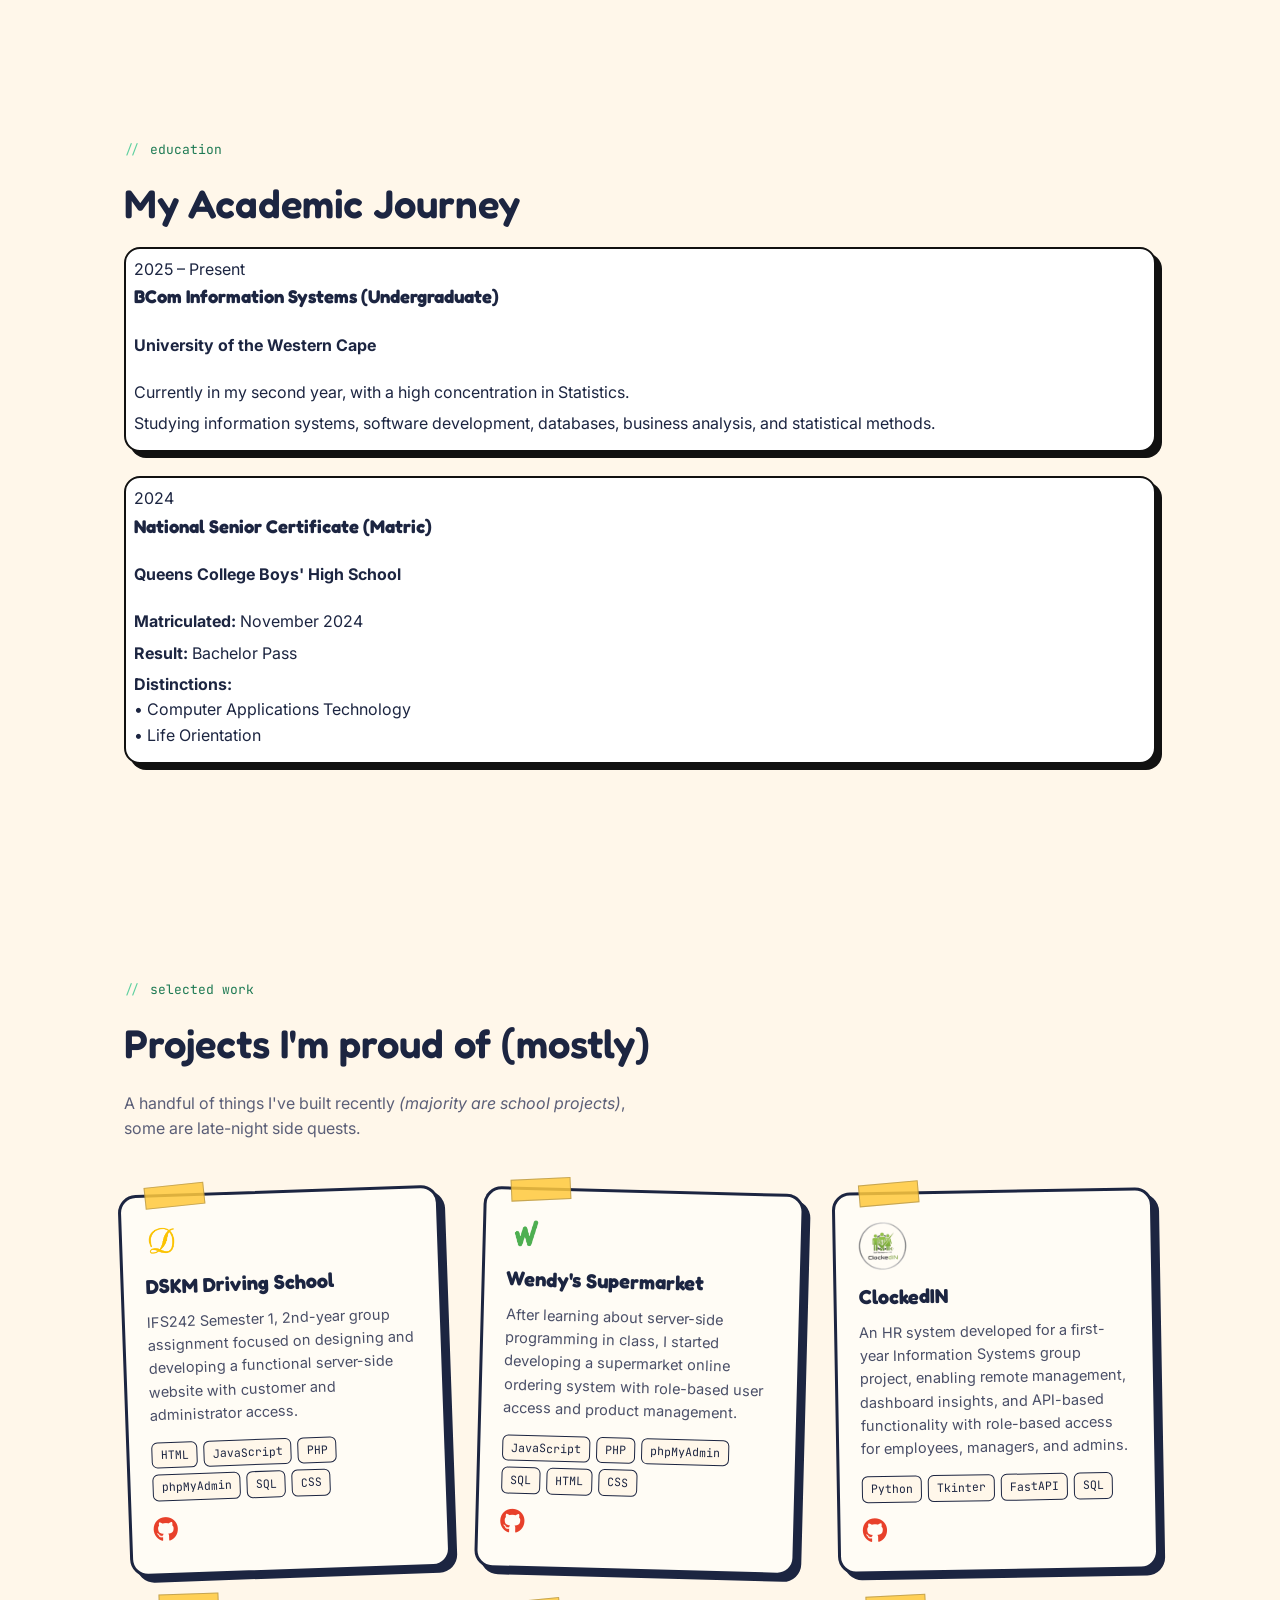
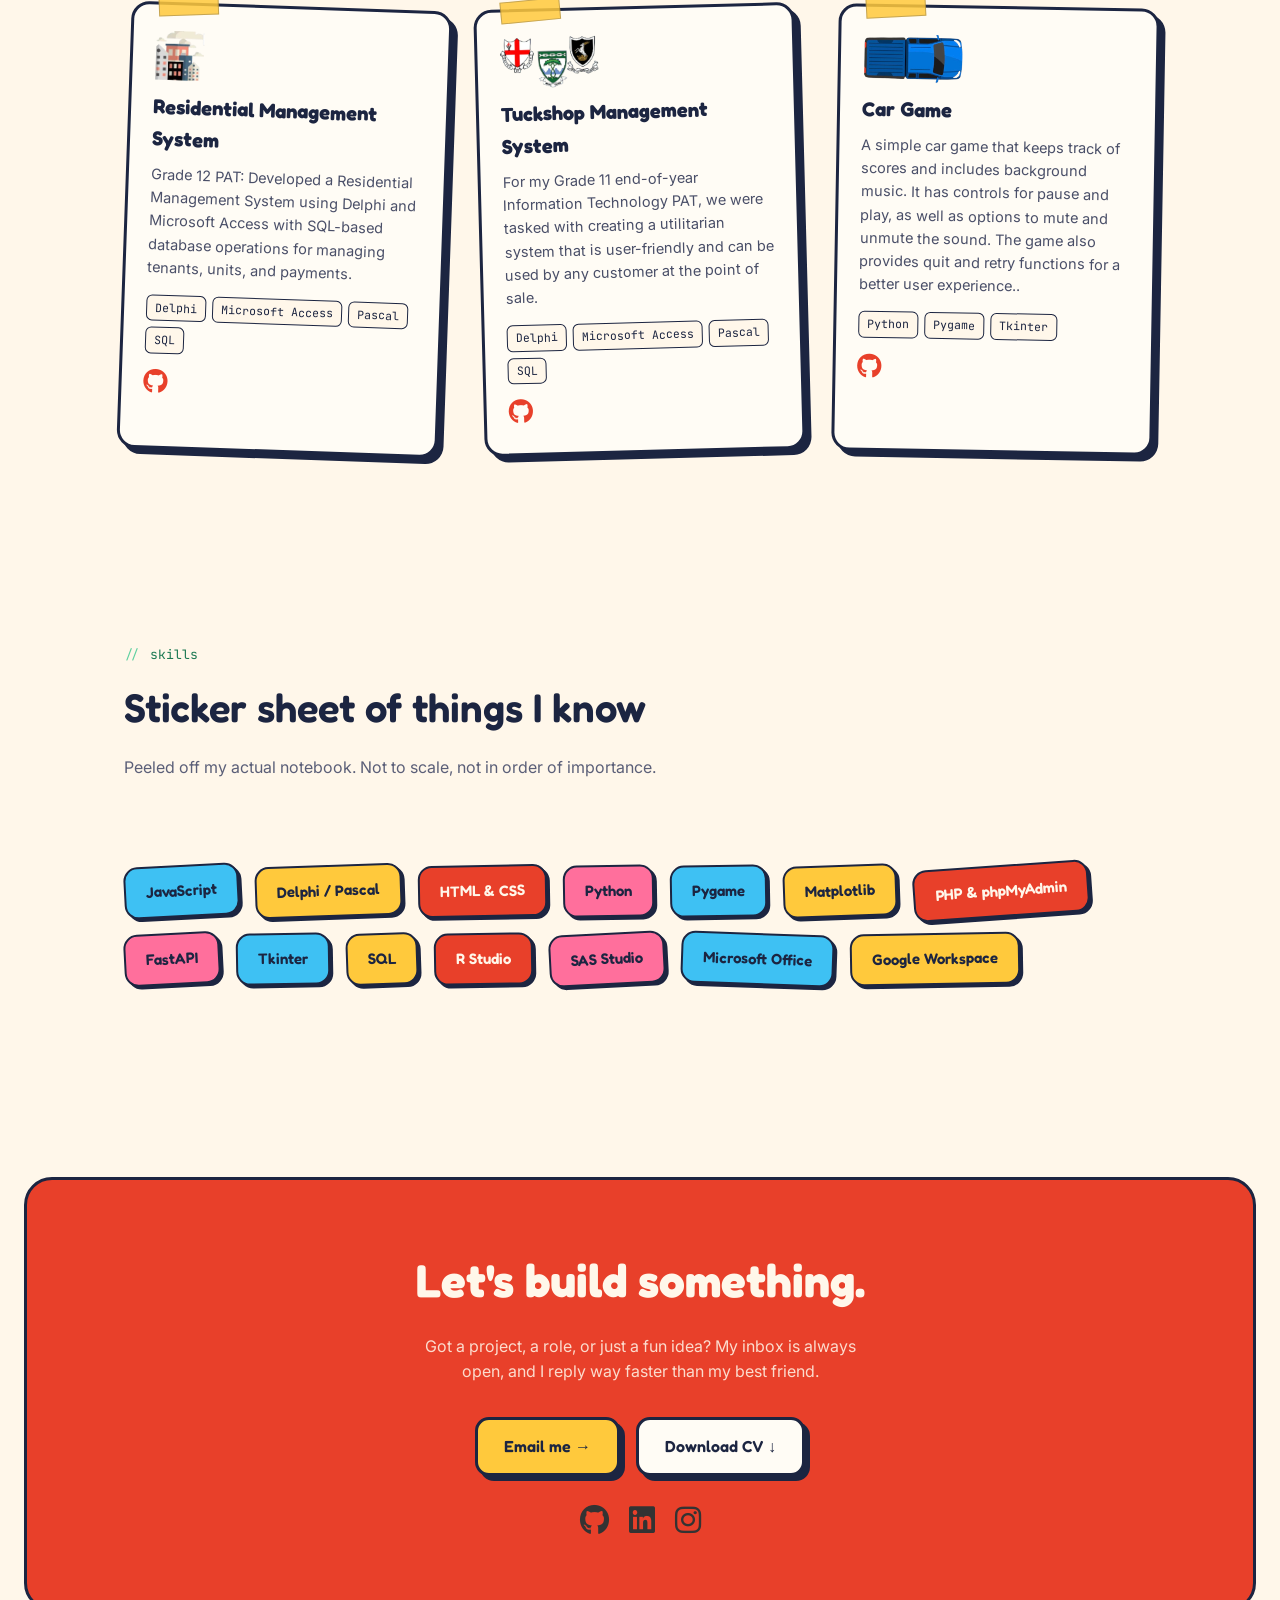
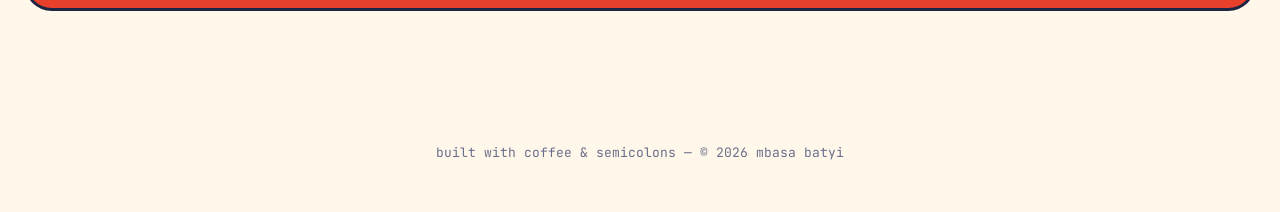
==== commit d7a18fa4: "added picture" ====
--- a/index.html
+++ b/index.html
@@ -75,7 +75,7 @@
 
       <figure class="polaroid">
         <span class="tape"></span>
-        <img src="images/mbasa5.webp" alt="Mbasa Batyi" lazy="loading">
+        <img src="images/mbasa56.webp" alt="Mbasa Batyi" lazy="loading">
         <figcaption>lol :) </figcaption>
       </figure>
 
--- a/style.css
+++ b/style.css
@@ -20,7 +20,7 @@
 html{scroll-behavior:smooth;}
 body{
   margin:0;
-  background:silver;
+  background:#FFF7EA;
   color:var(--ink);
   font-family:'Inter',sans-serif;
   line-height:1.6;
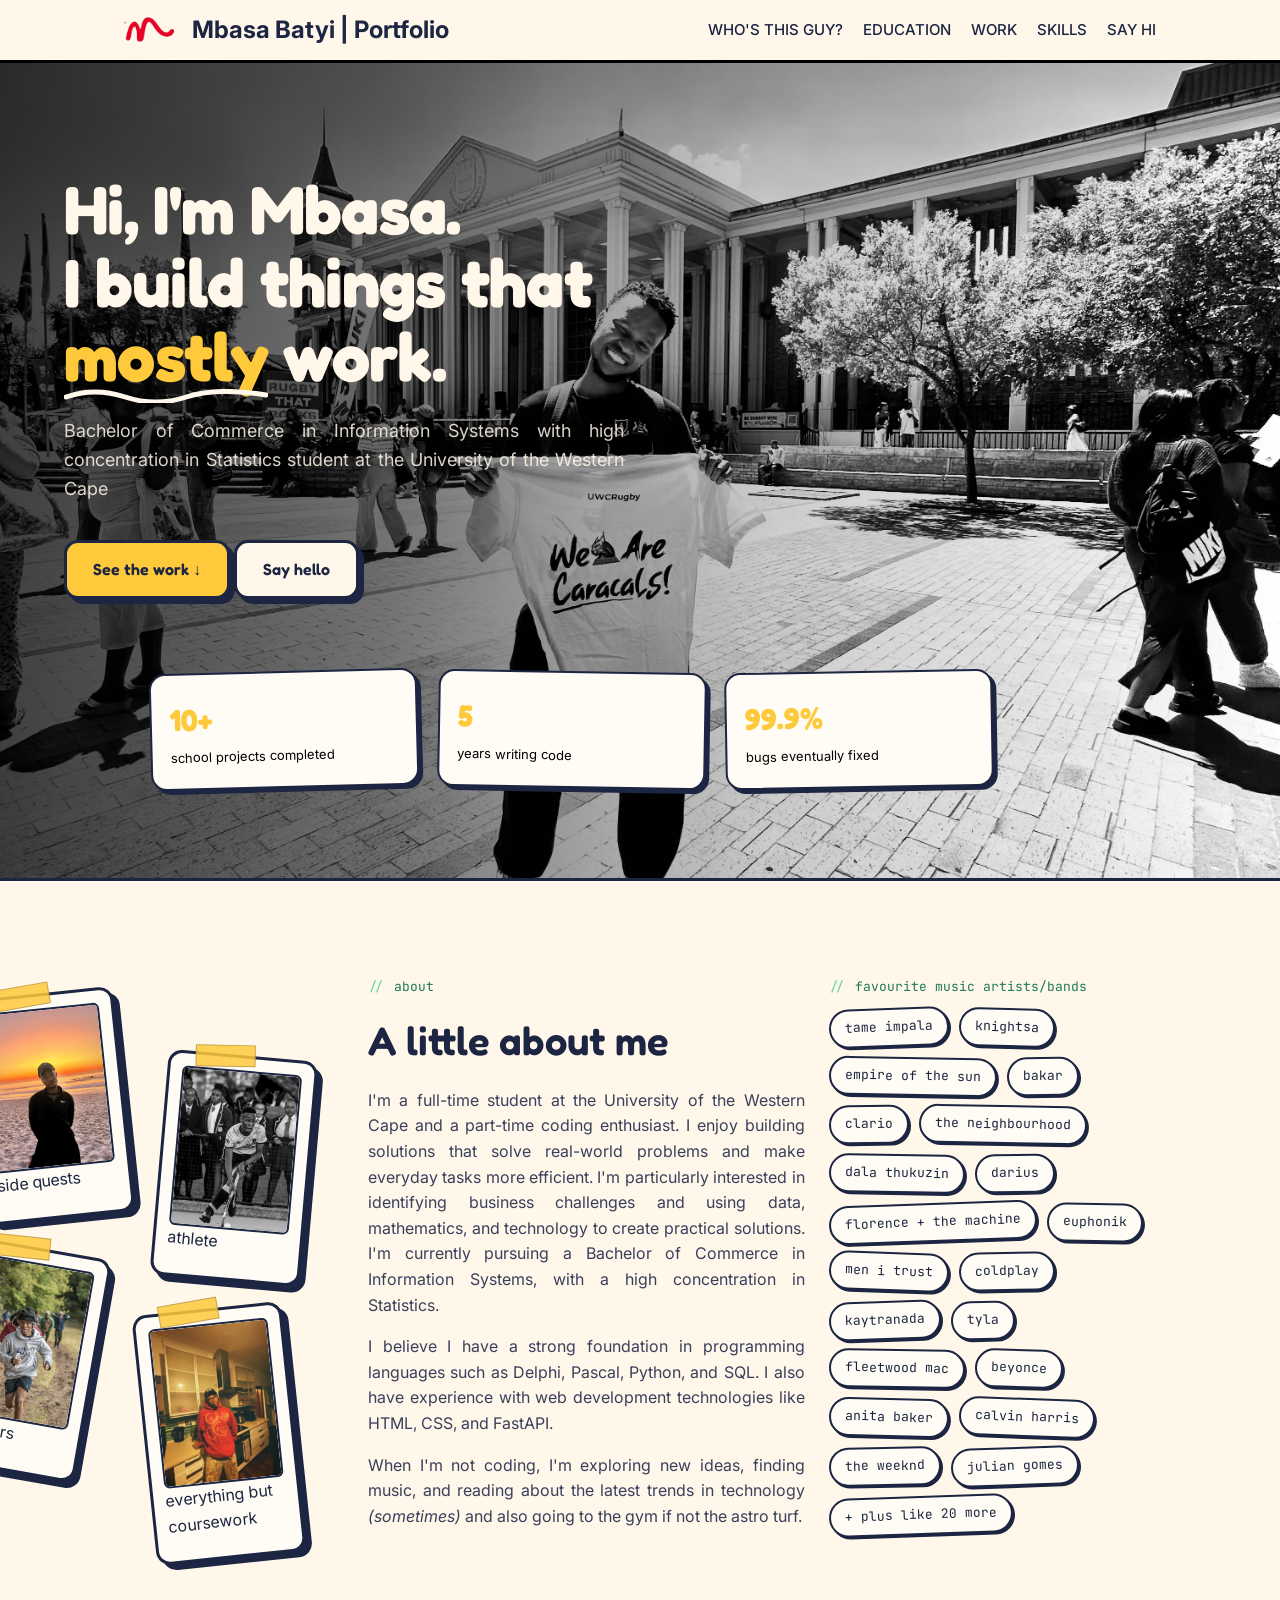
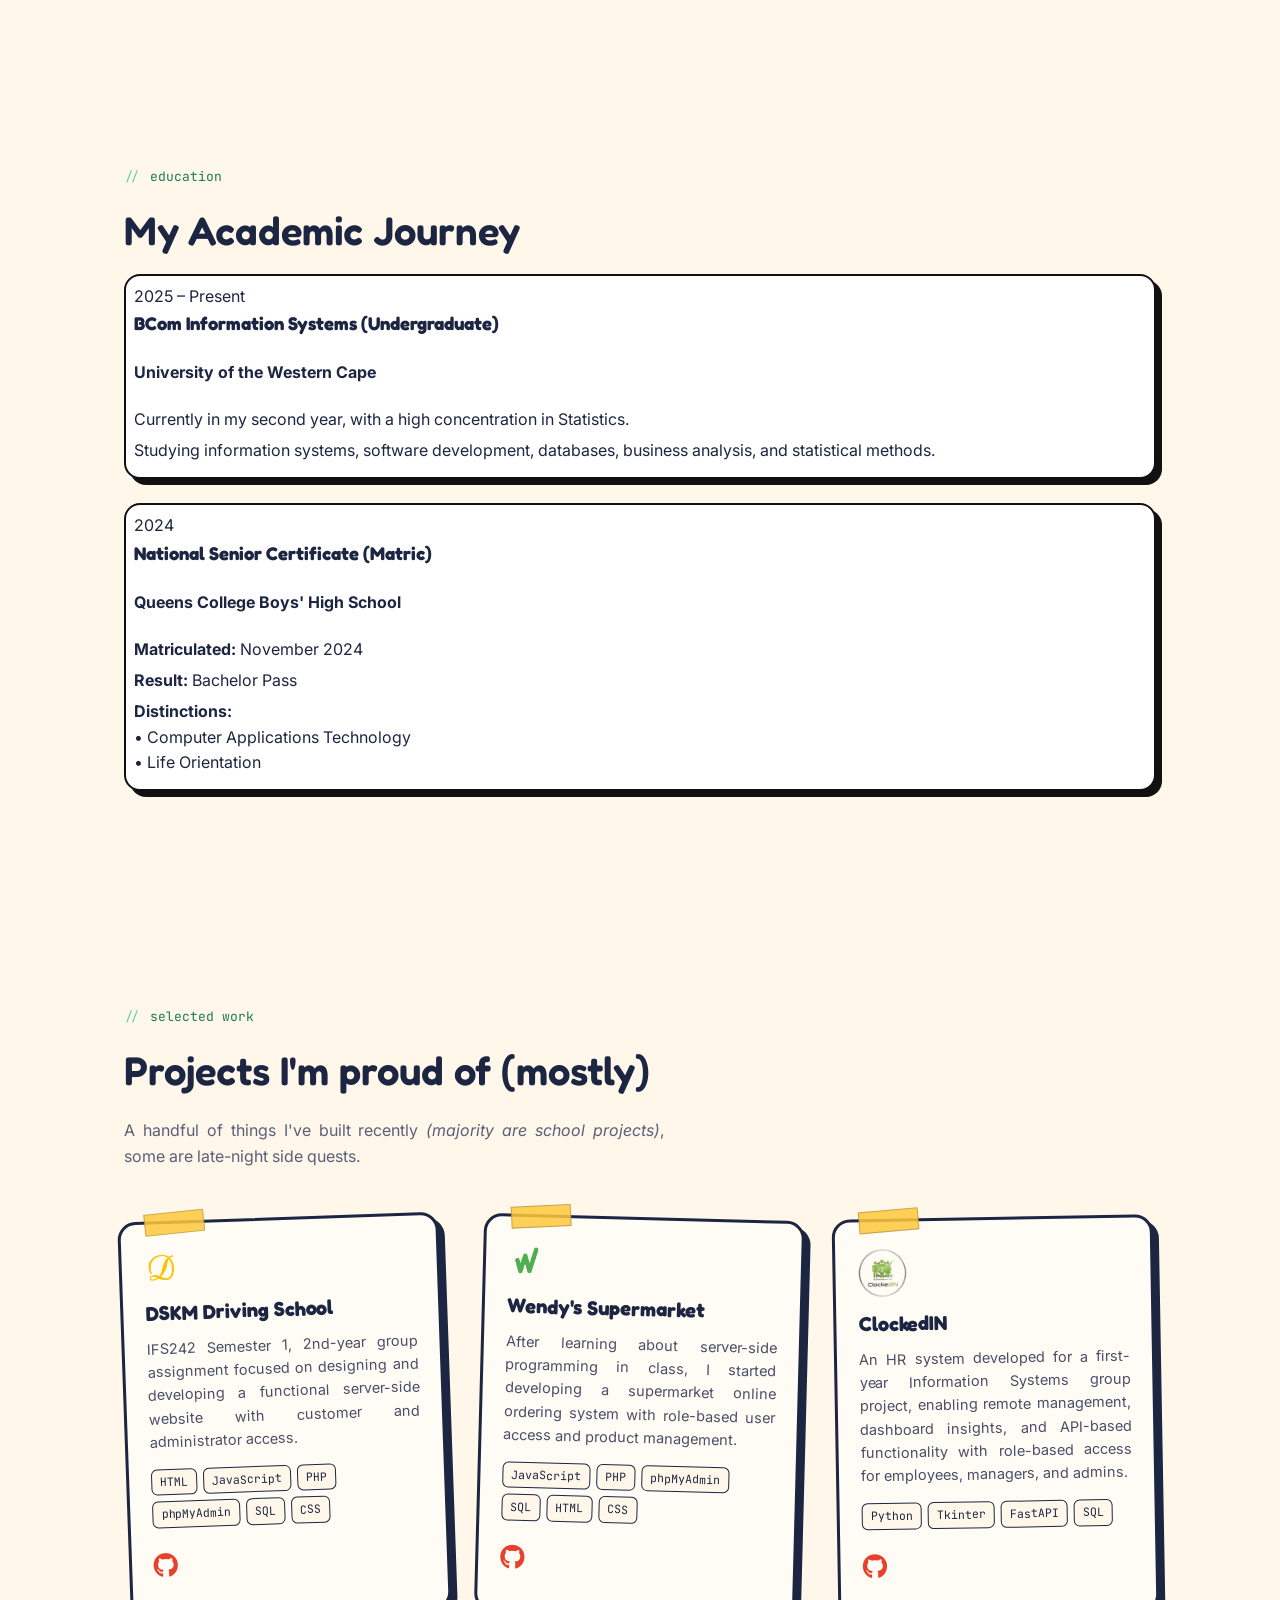
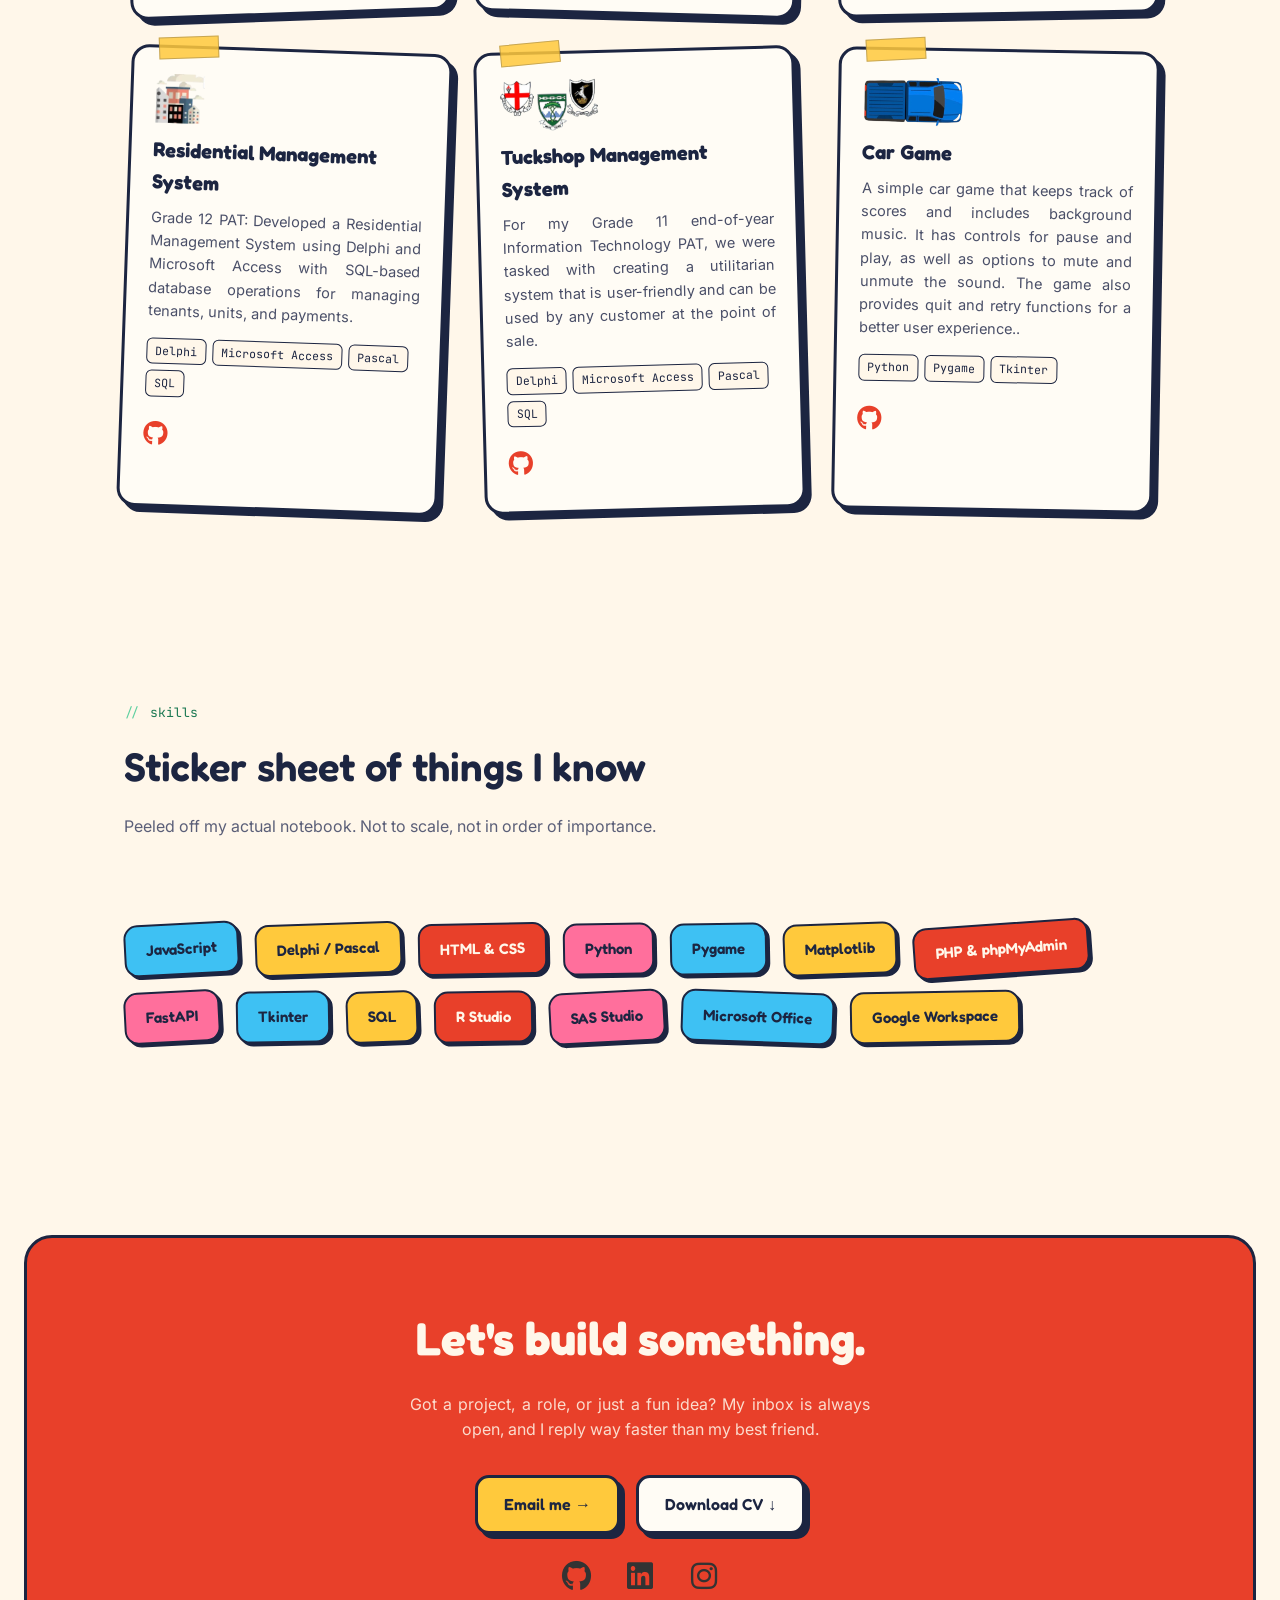
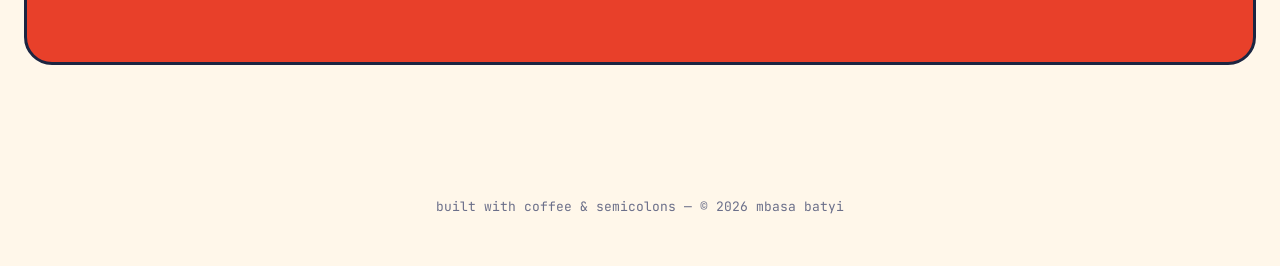
==== commit 20d164de: "fixed the image source for the first polaroid in the photo stack and updated the figcaption for the " ====
--- a/index.html
+++ b/index.html
@@ -57,7 +57,7 @@
     <div class="photo-stack">
       <figure class="polaroid">
         <span class="tape"></span>
-        <img src="images/mbasa8.webp" alt="A photo of Mbasa Batyi" lazy="loading">
+        <img src="images/mbasa458.webp" alt="A photo of Mbasa Batyi" lazy="loading">
         <figcaption>side quests</figcaption>
       </figure>
 
@@ -76,7 +76,7 @@
       <figure class="polaroid">
         <span class="tape"></span>
         <img src="images/mbasa56.webp" alt="Mbasa Batyi" lazy="loading">
-        <figcaption>lol :) </figcaption>
+        <figcaption>everything but coursework</figcaption>
       </figure>
 
     </div>
--- a/style.css
+++ b/style.css
@@ -12,12 +12,10 @@
   --mint-dark:#1E7A54;
   --red:#E8402A;
   --border-w:3px;
-
-  /* --blob-pattern:url(); */
 }
 
 *{box-sizing:border-box;}
-html{scroll-behavior:smooth;}
+html{scroll-behavior:smooth;-webkit-text-size-adjust:100%;}
 body{
   margin:0;
   background:#FFF7EA;
@@ -26,49 +24,34 @@
   line-height:1.6;
   overflow-x:hidden;
 }
-h1,h2,h3{font-family:'Fredoka',sans-serif;margin:0;}
+img,svg,video{max-width:100%;height:auto;}
+h1,h2,h3{font-family:'Fredoka',sans-serif;margin:0;overflow-wrap:break-word;}
 .mono{font-family:'JetBrains Mono',monospace;}
 a{color:inherit;}
-
-::selection{background:var(--yellow);color:var(--ink);}
+::selection{background:var(--yellow);color:black;}
 
 /* ---------- layout helpers ---------- */
-.wrap{
-  max-width:1080px;
-  margin:0 auto;
-  padding:0 24px;
-}
+.wrap{max-width:1080px;margin:0 auto;padding:0 24px;}
 section{padding:96px 0;}
 
 /* ---------- nav ---------- */
 nav{
   position:sticky;top:0;z-index:50;
   background:rgba(255,247,234,0.9);
+  -webkit-backdrop-filter:blur(6px);
   backdrop-filter:blur(6px);
-  border-bottom:var(--border-w) solid var(--ink);
+  border-bottom:var(--border-w) solid black;
 }
 nav .wrap{
-  display:flex;
-  align-items:center;
-  justify-content:space-between;
-  padding-top:10px;
-  padding-bottom:10px;
-  flex-wrap:wrap;
-  gap:10px;
-}
-.brand {
-    display: flex;
-    align-items: center;
-    gap: 10px;
-    text-decoration: none;
-    color: inherit;
-    font-size: 1.5rem;
-    font-weight: bold;
-}
-
-.brand:hover {
-    opacity: 0.8;
-}
+  display:flex;align-items:center;justify-content:space-between;
+  padding-top:10px;padding-bottom:10px;flex-wrap:wrap;gap:10px;
+}
+.brand{
+  display:flex;align-items:center;gap:10px;
+  text-decoration:none;color:inherit;
+  font-size:1.5rem;font-weight:bold;
+}
+.brand:hover{opacity:0.8;}
 .dot{
   width:16px;height:16px;border-radius:50%;
   background:var(--red);border:2px solid var(--ink);
@@ -76,76 +59,57 @@
 }
 @keyframes bob{0%,100%{transform:translateY(0);}50%{transform:translateY(-4px);}}
 .navlinks{
-  display:flex;
-  flex-wrap:wrap;
-  gap:20px;
-  list-style:none;
-  margin:0;
-  padding:0;
-  justify-content:flex-end;
+  display:flex;flex-wrap:wrap;gap:20px;
+  list-style:none;margin:0;padding:0;justify-content:flex-end;
 }
 .navlinks a{
   text-decoration:none;font-weight:500;font-size:15px;
-  position:relative;padding-bottom:2px;
-  white-space:nowrap;
+  position:relative;padding:8px 0;white-space:nowrap;display:inline-block;
 }
 .navlinks a::after{
-  content:"";position:absolute;left:0;bottom:-2px;width:0;height:3px;
+  content:"";position:absolute;left:0;bottom:2px;width:0;height:3px;
   background:var(--red);transition:width .25s ease;
 }
 .navlinks a:hover::after{width:100%;}
 
 /* ---------- hero ---------- */
-.hero {
-  padding: 110px 0 90px;
-  border-bottom: var(--border-w) solid var(--ink);
-
+.hero{
+  padding:110px 0 90px;
+  border-bottom:var(--border-w) solid var(--ink);
   background:
-    linear-gradient(
-      to right,
-      rgba(0, 0, 0, 0.75) 0%,
-      rgba(0, 0, 0, 0.55) 30%,
-      rgba(0, 0, 0, 0.2) 60%,
-      rgba(0, 0, 0, 0) 100%
-    ),
+    linear-gradient(to right,
+      rgba(0,0,0,0.75) 0%,
+      rgba(0,0,0,0.55) 30%,
+      rgba(0,0,0,0.2) 60%,
+      rgba(0,0,0,0) 100%),
     url("images/mbasa.webp");
-
-  background-position: 75% center;
-  background-size: cover;
-  background-repeat: no-repeat;
-}
-.hero .wrap {
-  max-width: 1200px;
-  margin: 0 auto;
-  padding-left: 24px;
-  padding-right: 24px;
-}
+  background-position:75% center;
+  background-size:cover;
+  background-repeat:no-repeat;
+}
+.hero .wrap{max-width:1200px;margin:0 auto;padding-left:24px;padding-right:24px;}
 .status-tag{
   display:inline-flex;align-items:center;gap:8px;
   font-family:'JetBrains Mono',monospace;font-size:13px;
   background:var(--card);border:2px solid var(--ink);
   padding:6px 14px;border-radius:999px;
-  box-shadow:3px 3px 0 var(--ink);
-  margin-bottom:28px;
-}
-.status-tag .blip{width:8px;height:8px;border-radius:50%;background:var(--mint);
-  box-shadow:0 0 0 3px rgba(95,208,160,0.3);}
-
+  box-shadow:3px 3px 0 var(--ink);margin-bottom:28px;
+}
+.status-tag .blip{
+  width:8px;height:8px;border-radius:50%;background:var(--mint);
+  box-shadow:0 0 0 3px rgba(95,208,160,0.3);flex-shrink:0;
+}
 .hero h1{
-  font-size:clamp(32px,6vw,68px);
-  font-weight:700;
-  line-height:1.08;
-  letter-spacing:-0.01em;
-  color:var(--cream);
+  font-size:clamp(32px,6vw,68px);font-weight:700;
+  line-height:1.08;letter-spacing:-0.01em;color:var(--cream);
 }
 .hero h1 span{display:inline-block;}
 .hero .wobble{position:relative;color:var(--yellow);}
 .hero .wobble svg{position:absolute;left:0;bottom:-10px;width:100%;height:14px;}
-
 .hero p.lede{
-  max-width:560px;font-size:clamp(15px,2.4vw,18px);color:rgba(255,247,234,0.85);margin:24px 0 36px;
-}
-
+  max-width:560px;font-size:clamp(15px,2.4vw,18px);
+  color:rgba(255,247,234,0.85);margin:24px 0 36px;
+}
 .hero .btn-primary{background:var(--yellow);color:var(--ink);}
 .hero .btn-ghost{background:var(--cream);color:var(--ink);}
 
@@ -156,7 +120,8 @@
   text-decoration:none;display:inline-flex;align-items:center;gap:8px;
   box-shadow:5px 5px 0 var(--ink);
   transition:transform .15s ease, box-shadow .15s ease;
-  cursor:pointer;
+  cursor:pointer;min-height:48px;
+  -webkit-tap-highlight-color:transparent;
 }
 .btn:hover{transform:translate(-2px,-2px);box-shadow:7px 7px 0 var(--ink);}
 .btn:active{transform:translate(1px,1px);box-shadow:3px 3px 0 var(--ink);}
@@ -166,20 +131,14 @@
 
 /* ---------- stats strip ---------- */
 .stats{
-  display:grid;
-  grid-template-columns:repeat(4,1fr);
-  gap:20px;
-  margin-top:72px;
-  margin-left: 150px;
-  max-width:100%;
-
+  display:grid;grid-template-columns:repeat(4,1fr);gap:20px;
+  margin-top:72px;margin-left:150px;max-width:100%;
 }
 .stat{
   background:var(--card);border:2.5px solid var(--ink);border-radius:16px;
   padding:20px 18px;text-align:left;
   box-shadow:4px 4px 0 var(--ink);
-  transform:rotate(var(--r,0deg));
-  min-width:0;
+  transform:rotate(var(--r,0deg));min-width:0;
 }
 .stat:nth-child(1){--r:-1.5deg;}
 .stat:nth-child(2){--r:1deg;}
@@ -199,94 +158,35 @@
 .section-sub{color:#5b5f78;max-width:540px;margin-bottom:48px;font-size:16px;}
 
 /* ---------- about ---------- */
-.about-grid {
-  display: grid;
-  grid-template-columns: 220px 2fr 1.5fr;
-  gap: 24px;
-  align-items: start;
-}
-
-.photo-stack {
-  display: flex;
-  flex-direction: column;
-  gap: 20px;
-  min-width:0;
-}
-
-.polaroid {
-  width: 150px;
-  max-width:100%;
-  position: relative;
-  background: var(--card);
-  border: 3px solid var(--ink);
-  border-radius: 14px;
-  padding: 12px 12px 22px;
-  box-shadow: 6px 6px 0 var(--ink);
-}
-
-.polaroid img {
-  display: block;
-  width: 100%;
-  aspect-ratio: 3/4;
-  object-fit: cover;
-  border-radius: 6px;
-  border: 2px solid var(--ink);
-}
-
-.polaroid:nth-child(1) {
-  transform: rotate(-6deg);
-  margin-left: -150px;
-}
-
-.photo-stack .polaroid:nth-child(2){
-    transform: rotate(5deg);
-    margin-left:35px;
-    margin-top:-200px;
-}
-
-.photo-stack .polaroid:nth-child(3){
-    transform: rotate(10deg);
-    margin-left:-180px;
-    margin-top:-70px;
-}
-
-.photo-stack .polaroid:nth-child(4){
-    transform: rotate(-6deg);
-    margin-left:20px;
-    margin-top:-200px;
-}
-
-.about p{font-size:16px;
-         color:#3a3f5c;
-         margin-bottom:16px;
-         text-align:justify;
-        }
-
-.education-list {
-    display: flex;
-    flex-direction: column;
-    gap: 2rem;
-    margin-top: 0.5rem;
-}
-
-.education-card {
-    background: #fff;
-    padding: 0.5rem;
-    border-radius: 16px;
-    border: 2px solid #111;
-    box-shadow: 6px 6px 0 #111;
-    margin-bottom: 1.5rem;
-}
-
-.education-card h3{
-    margin:0 0 .1rem;
-    font-size:1.15rem;
-}
-
-.education-card p{
-    margin:.35rem 0;
-    line-height:1.6;
-}
+.about-grid{
+  display:grid;grid-template-columns:220px 2fr 1.5fr;
+  gap:24px;align-items:start;
+}
+.about-grid > *{min-width:0;}
+.photo-stack{display:flex;flex-direction:column;gap:20px;min-width:0;}
+.polaroid{
+  width:150px;max-width:100%;position:relative;
+  background:var(--card);border:3px solid var(--ink);border-radius:14px;
+  padding:12px 12px 22px;box-shadow:6px 6px 0 var(--ink);
+}
+.polaroid img{
+  display:block;width:100%;aspect-ratio:3/4;object-fit:cover;
+  border-radius:6px;border:2px solid var(--ink);
+}
+.polaroid:nth-child(1){transform:rotate(-6deg);margin-left:-150px;}
+.photo-stack .polaroid:nth-child(2){transform:rotate(5deg);margin-left:35px;margin-top:-200px;}
+.photo-stack .polaroid:nth-child(3){transform:rotate(10deg);margin-left:-180px;margin-top:-70px;}
+.photo-stack .polaroid:nth-child(4){transform:rotate(-6deg);margin-left:20px;margin-top:-200px;}
+
+.about p{font-size:16px;color:#3a3f5c;margin-bottom:16px;text-align:justify;}
+
+.education-list{display:flex;flex-direction:column;gap:2rem;margin-top:0.5rem;}
+.education-card{
+  background:#fff;padding:0.5rem;border-radius:16px;
+  border:2px solid #111;box-shadow:6px 6px 0 #111;margin-bottom:1.5rem;
+}
+.education-card h3{margin:0 0 .1rem;font-size:1.15rem;}
+.education-card p{margin:.35rem 0;line-height:1.6;}
 .toolbelt{display:flex;flex-wrap:wrap;gap:10px;margin-top:8px;}
 .chip{
   font-family:'JetBrains Mono',monospace;font-size:13px;
@@ -294,61 +194,23 @@
   padding:7px 14px;transform:rotate(var(--r,0deg));
   box-shadow:2px 2px 0 var(--ink);
 }
-.brand-logo {
-    width: 50px;
-    height: 25px;
-    object-fit: contain;
-    vertical-align: middle;
-    margin-right: 8px;
-}
+.brand-logo{width:50px;height:25px;object-fit:contain;vertical-align:middle;margin-right:8px;}
+
 /* ---------- projects ---------- */
-.projects-grid{
-  display:grid;grid-template-columns:repeat(3,1fr);gap:34px;
-}
+.projects-grid{display:grid;grid-template-columns:repeat(3,1fr);gap:34px;}
 .card{
-  position:relative;
-  background:var(--card);
-  border:3px solid var(--ink);
-  border-radius:18px;
-  padding:26px 22px 24px;
-  box-shadow:6px 6px 0 var(--ink);
+  position:relative;background:var(--card);
+  border:3px solid var(--ink);border-radius:18px;
+  padding:26px 22px 24px;box-shadow:6px 6px 0 var(--ink);
   transform:rotate(var(--tilt,0deg));
   transition:transform .25s cubic-bezier(.34,1.56,.64,1), box-shadow .25s ease;
   min-width:0;
 }
-.card-logo {
-    width: 35px;
-    height: 35px;
-    object-fit: contain;
-    display: block;
-    margin-bottom: 12px;
-}
-.ClockedIn-logo {
-    width: 50px;
-    height: 50px;
-    object-fit: contain;
-    display: block;
-    margin-bottom: 10px;
-}
-.TSMS-logo {
-    width: 100px;
-    height: 100px;
-    object-fit: contain;
-    display: block;
-    margin-bottom: -15px;
-    margin-top: -25px;
-}
-.RSM-logo {
-    width: 50px;
-    height: 50px;
-    object-fit: contain;
-    display: block;
-    margin-bottom: 10px;
-}
-
-.card h3 {
-    margin-top: 0;
-}
+.card-logo{width:35px;height:35px;object-fit:contain;display:block;margin-bottom:12px;}
+.ClockedIn-logo{width:50px;height:50px;object-fit:contain;display:block;margin-bottom:10px;}
+.TSMS-logo{width:100px;height:100px;object-fit:contain;display:block;margin-bottom:-15px;margin-top:-25px;}
+.RSM-logo{width:50px;height:50px;object-fit:contain;display:block;margin-bottom:10px;}
+.card h3{margin-top:0;}
 .card:nth-child(1){--tilt:-2deg;}
 .card:nth-child(2){--tilt:1.5deg;}
 .card:nth-child(3){--tilt:-1deg;}
@@ -360,8 +222,7 @@
 .tape{
   position:absolute;top:-12px;left:24px;width:60px;height:22px;
   background:rgba(255,201,60,0.85);
-  border:1px solid rgba(28,37,65,0.25);
-  transform:rotate(-4deg);
+  border:1px solid rgba(28,37,65,0.25);transform:rotate(-4deg);
 }
 .card-icon{
   width:44px;height:44px;border-radius:12px;
@@ -376,23 +237,20 @@
 .tag-row{display:flex;flex-wrap:wrap;gap:6px;margin-bottom:16px;}
 .tag{
   font-family:'JetBrains Mono',monospace;font-size:11.5px;
-  background:var(--cream);border:1.5px solid var(--ink);border-radius:6px;
-  padding:3px 8px;
+  background:var(--cream);border:1.5px solid var(--ink);border-radius:6px;padding:3px 8px;
 }
 .card-link{
   font-weight:600;font-size:25px;text-decoration:none;
   display:inline-flex;align-items:center;gap:6px;color:var(--red);
+  min-height:44px;
 }
 
 /* ---------- skills sticker sheet ---------- */
-.sticker-sheet{
-  display:flex;flex-wrap:wrap;gap:16px;padding:36px 0 0;
-}
+.sticker-sheet{display:flex;flex-wrap:wrap;gap:16px;padding:36px 0 0;}
 .sticker{
   font-family:'Fredoka',sans-serif;font-weight:600;font-size:15px;
   padding:12px 20px;border-radius:14px;border:2.5px solid var(--ink);
-  box-shadow:3px 3px 0 var(--ink);
-  transform:rotate(var(--r,0deg));
+  box-shadow:3px 3px 0 var(--ink);transform:rotate(var(--r,0deg));
 }
 .sticker:nth-child(4n){background:var(--pink);}
 .sticker:nth-child(4n+1){background:var(--blue);}
@@ -402,60 +260,28 @@
 /* ---------- footer / contact ---------- */
 .contact{
   background-color:var(--red);
-  background-image:var(--blob-pattern);
   background-size:200px 200px;
   border:var(--border-w) solid var(--ink);
-  color:var(--cream);
-  border-radius:28px;
-  padding:64px 48px;
-  text-align:center;
-  margin:0 24px;
-  position:relative;
-  overflow:hidden;
+  color:var(--cream);border-radius:28px;
+  padding:64px 48px;text-align:center;margin:0 24px;
+  position:relative;overflow:hidden;
 }
 .contact h2{color:var(--cream);font-size:clamp(30px,5vw,46px);}
 .contact p{color:rgba(255,247,234,0.85);max-width:460px;margin:16px auto 32px;font-size:16px;}
 .contact .btn-primary{background:var(--yellow);color:var(--ink);}
-
-/* ---------- contact buttons ---------- */
-.contact .cta-row {
-  display: flex;
-  justify-content: center;
-  align-items: center;
-  gap: 16px;
-  flex-wrap: wrap;
-}
-
-.socials {
-    display: flex;
-    justify-content: center;
-    gap: 20px;
-    margin-top: 20px;
-    flex-wrap: wrap;
-}
-
-.socials a {
-    color: #333;
-    font-size: 30px;
-    text-decoration: none;
-    transition: color 0.3s ease, transform 0.3s ease;
-}
-
-.socials a:hover {
-    transform: scale(1.2);
-}
-
-.socials a:nth-child(1):hover {
-    color: #000;
-}
-
-.socials a:nth-child(2):hover {
-    color: #0077b5;
-}
-
-.socials a:nth-child(3):hover {
-    color: #E1306C;
-}
+.contact .cta-row{display:flex;justify-content:center;align-items:center;gap:16px;flex-wrap:wrap;}
+
+.socials{display:flex;justify-content:center;gap:20px;margin-top:20px;flex-wrap:wrap;}
+.socials a{
+  color:#333;font-size:30px;text-decoration:none;
+  transition:color 0.3s ease, transform 0.3s ease;
+  display:inline-flex;align-items:center;justify-content:center;
+  min-width:44px;min-height:44px;
+}
+.socials a:hover{transform:scale(1.2);}
+.socials a:nth-child(1):hover{color:#000;}
+.socials a:nth-child(2):hover{color:#0077b5;}
+.socials a:nth-child(3):hover{color:#E1306C;}
 
 footer{
   text-align:center;padding:36px 24px 48px;
@@ -464,21 +290,23 @@
 
 /* ================= RESPONSIVE ================= */
 
+/* Large tablet / small laptop */
+@media (max-width:1024px){
+  .stats{margin-left:0;}
+  .projects-grid{grid-template-columns:repeat(2,1fr);gap:28px;}
+}
+
 /* Tablet */
 @media (max-width:860px){
   section{padding:64px 0;}
 
-  .stats{grid-template-columns:repeat(2,1fr);margin-top:48px;}
+  .stats{grid-template-columns:repeat(2,1fr);margin-top:48px;margin-left:0;}
 
   .about-grid{grid-template-columns:1fr;gap:36px;}
 
-  /* Reset the collage-style negative margins so photos stop
-     overlapping/overflowing once the column narrows to 100% width */
+  /* Collage negative margins would overflow once the layout is one column */
   .photo-stack{
-    flex-direction:row;
-    flex-wrap:wrap;
-    justify-content:center;
-    gap:24px;
+    flex-direction:row;flex-wrap:wrap;justify-content:center;gap:24px;
   }
   .photo-stack .polaroid,
   .photo-stack .polaroid:nth-child(1),
@@ -492,44 +320,148 @@
   .photo-stack .polaroid:nth-child(2){--r:3deg;}
   .photo-stack .polaroid:nth-child(3){--r:-2deg;}
   .photo-stack .polaroid:nth-child(4){--r:4deg;}
-
   .polaroid{width:140px;}
 
-  .projects-grid{grid-template-columns:1fr;}
-
-  /* Keep nav links visible (no JS hamburger exists yet) but let
-     them wrap and shrink instead of disappearing entirely */
+  /* Nav: single swipeable row instead of wrapping into several lines */
+  nav .wrap{flex-direction:column;align-items:flex-start;gap:4px;}
   .navlinks{
-    width:100%;
-    justify-content:flex-start;
-    gap:14px 20px;
-  }
+    width:100%;flex-wrap:nowrap;justify-content:flex-start;
+    gap:20px;overflow-x:auto;
+    -webkit-overflow-scrolling:touch;scrollbar-width:none;
+  }
+  .navlinks::-webkit-scrollbar{display:none;}
   .navlinks a{font-size:14px;}
+
+  /* Photo is darker everywhere so text stays readable when it spans the full width */
+  .hero{
+    background:
+      linear-gradient(rgba(0,0,0,0.6),rgba(0,0,0,0.6)),
+      url("images/mbasa.webp");
+    background-position:70% center;
+    background-size:cover;
+    background-repeat:no-repeat;
+  }
 }
 
 /* Phone */
+@media (max-width:640px){
+  .projects-grid{grid-template-columns:1fr;gap:32px;}
+}
+
 @media (max-width:560px){
   .wrap{padding:0 18px;}
-
-  .stats{grid-template-columns:1fr;}
-
-  .hero{padding:80px 0 60px;background-position:65% center;}
+  section{padding:56px 0;}
+
+  .brand{font-size:1.25rem;}
+
+  .hero{padding:72px 0 56px;background-position:65% center;}
   .hero h1{font-size:clamp(28px,8vw,40px);}
   .hero .wrap{padding-left:18px;padding-right:18px;}
-
+  .hero p.lede{margin:20px 0 28px;}
+
+  .stats{grid-template-columns:1fr 1fr;gap:14px;margin-top:40px;}
+  .stat{padding:14px 12px;}
+  .stat .label{font-size:12px;}
+
+  .cta-row{gap:12px;}
   .cta-row .btn{width:100%;justify-content:center;}
 
   .photo-stack{gap:16px;}
-  .polaroid{width:120px;}
+  .polaroid{width:120px;padding:10px 10px 18px;box-shadow:4px 4px 0 var(--ink);}
+
+  .section-sub{margin-bottom:32px;}
+
+  .card{padding:22px 18px 20px;box-shadow:4px 4px 0 var(--ink);}
+  .card:hover{box-shadow:6px 6px 0 var(--ink);}
+  .education-card{box-shadow:4px 4px 0 #111;}
+
+  .sticker{font-size:14px;padding:10px 16px;}
 
   .brand span{font-size:1rem;}
   .status-tag{font-size:11px;padding:5px 10px;}
 
-  .contact{margin:0 12px;padding:44px 24px;}
+  .contact{margin:0 12px;padding:44px 20px;border-radius:22px;}
+}
+
+/* Very small phones */
+@media (max-width:380px){
+  .stats{grid-template-columns:1fr;}
+  .polaroid{width:104px;}
+}
+
+/* ---------- Justified text on every screen size ---------- */
+p,
+.about p,
+.card p,
+.section-sub,
+.hero p.lede,
+.education-card p,
+.contact p{
+  text-align:justify;
+  -webkit-hyphens:auto;
+  hyphens:auto;
+  overflow-wrap:break-word;
+}
+.contact p{text-align-last:center;}
+
+/* ---------- Mobile & tablet: centred headers, odd last item centred ---------- */
+@media (max-width:860px){
+  /* Everything inside .wrap is centred (paragraphs stay justified) */
+  .wrap{text-align:center;}
+  .wrap > *{margin-left:auto;margin-right:auto;}
+  .wrap .cta-row,
+  .wrap .status-tag{justify-content:center;}
+
+  /* Nav: brand and links centred, links wrap instead of scrolling so none get cut off */
+  nav .wrap{flex-direction:column;align-items:center;justify-content:center;gap:4px;}
+  .brand{justify-content:center;}
+  .navlinks{
+    flex-wrap:wrap;
+    justify-content:center;
+    overflow-x:visible;
+    gap:4px 20px;
+    width:100%;
+  }
+
+  .hero .wrap{text-align:center;}
+  .hero p.lede{margin-left:auto;margin-right:auto;text-align-last:center;}
+  .hero .cta-row{justify-content:center;}
+
+  h1,h2,h3,
+  .section-title,
+  .eyebrow,
+  .section-sub{text-align:center;}
+  .eyebrow{justify-content:center;}
+  .section-sub{margin-left:auto;margin-right:auto;text-align-last:center;}
+
+  .card-icon,
+  .card-logo,
+  .ClockedIn-logo,
+  .TSMS-logo,
+  .RSM-logo{margin-left:auto;margin-right:auto;}
+
+  .toolbelt,
+  .sticker-sheet{justify-content:center;}
+
+  /* 2-column grids: when the last item is alone, put it in the middle */
+  .stats .stat:last-child:nth-child(odd),
+  .projects-grid .card:last-child:nth-child(odd){
+    grid-column:1 / -1;
+    justify-self:center;
+    width:calc(50% - 10px);
+  }
+}
+
+/* Phone: 2-column stats keep the centred last item; project cards are single column */
+@media (max-width:640px){
+  .projects-grid .card:last-child:nth-child(odd){width:100%;}
+}
+@media (max-width:380px){
+  .stats .stat:last-child:nth-child(odd){width:100%;}
 }
 
 @media (prefers-reduced-motion:reduce){
-  *{animation:none!important;transition:none!important;}
+  *{animation:none!important;transition:none!important;scroll-behavior:auto!important;}
 }
 
 :focus-visible{outline:3px solid var(--blue-dark);outline-offset:2px;}
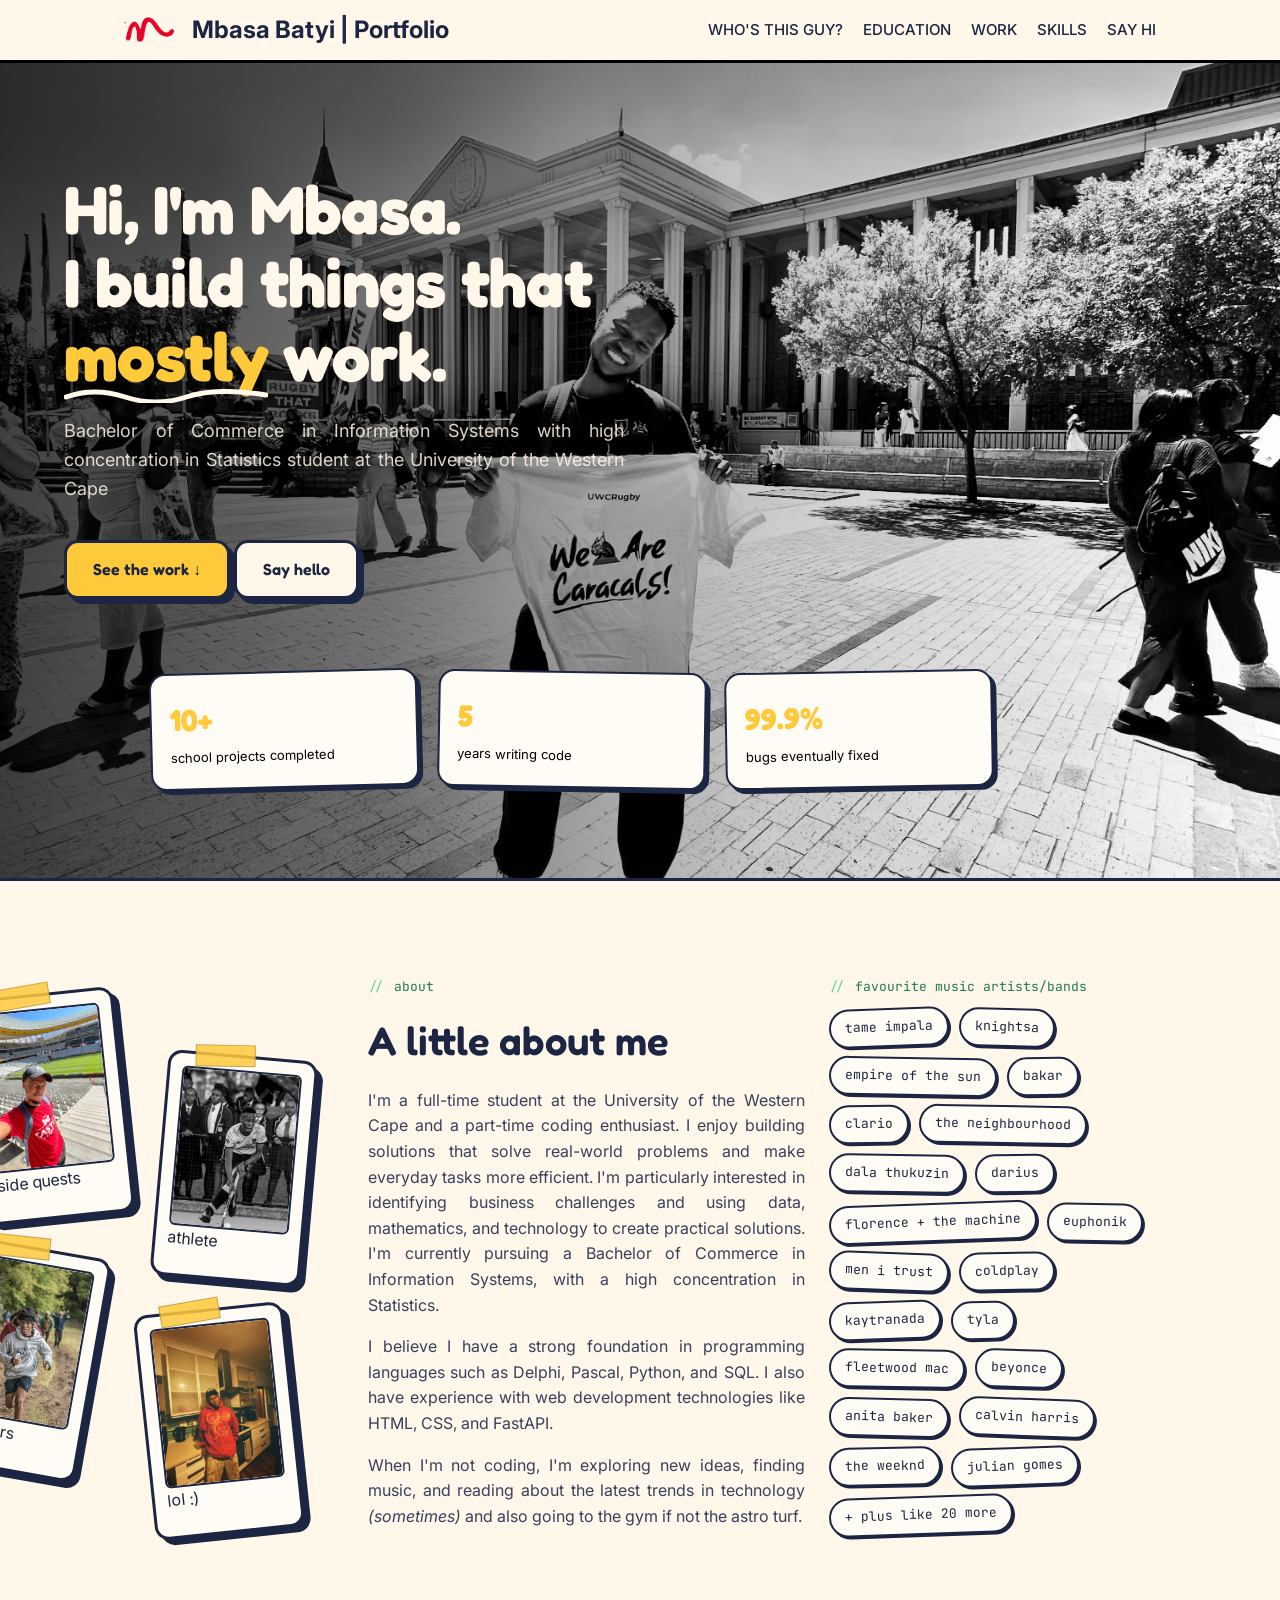
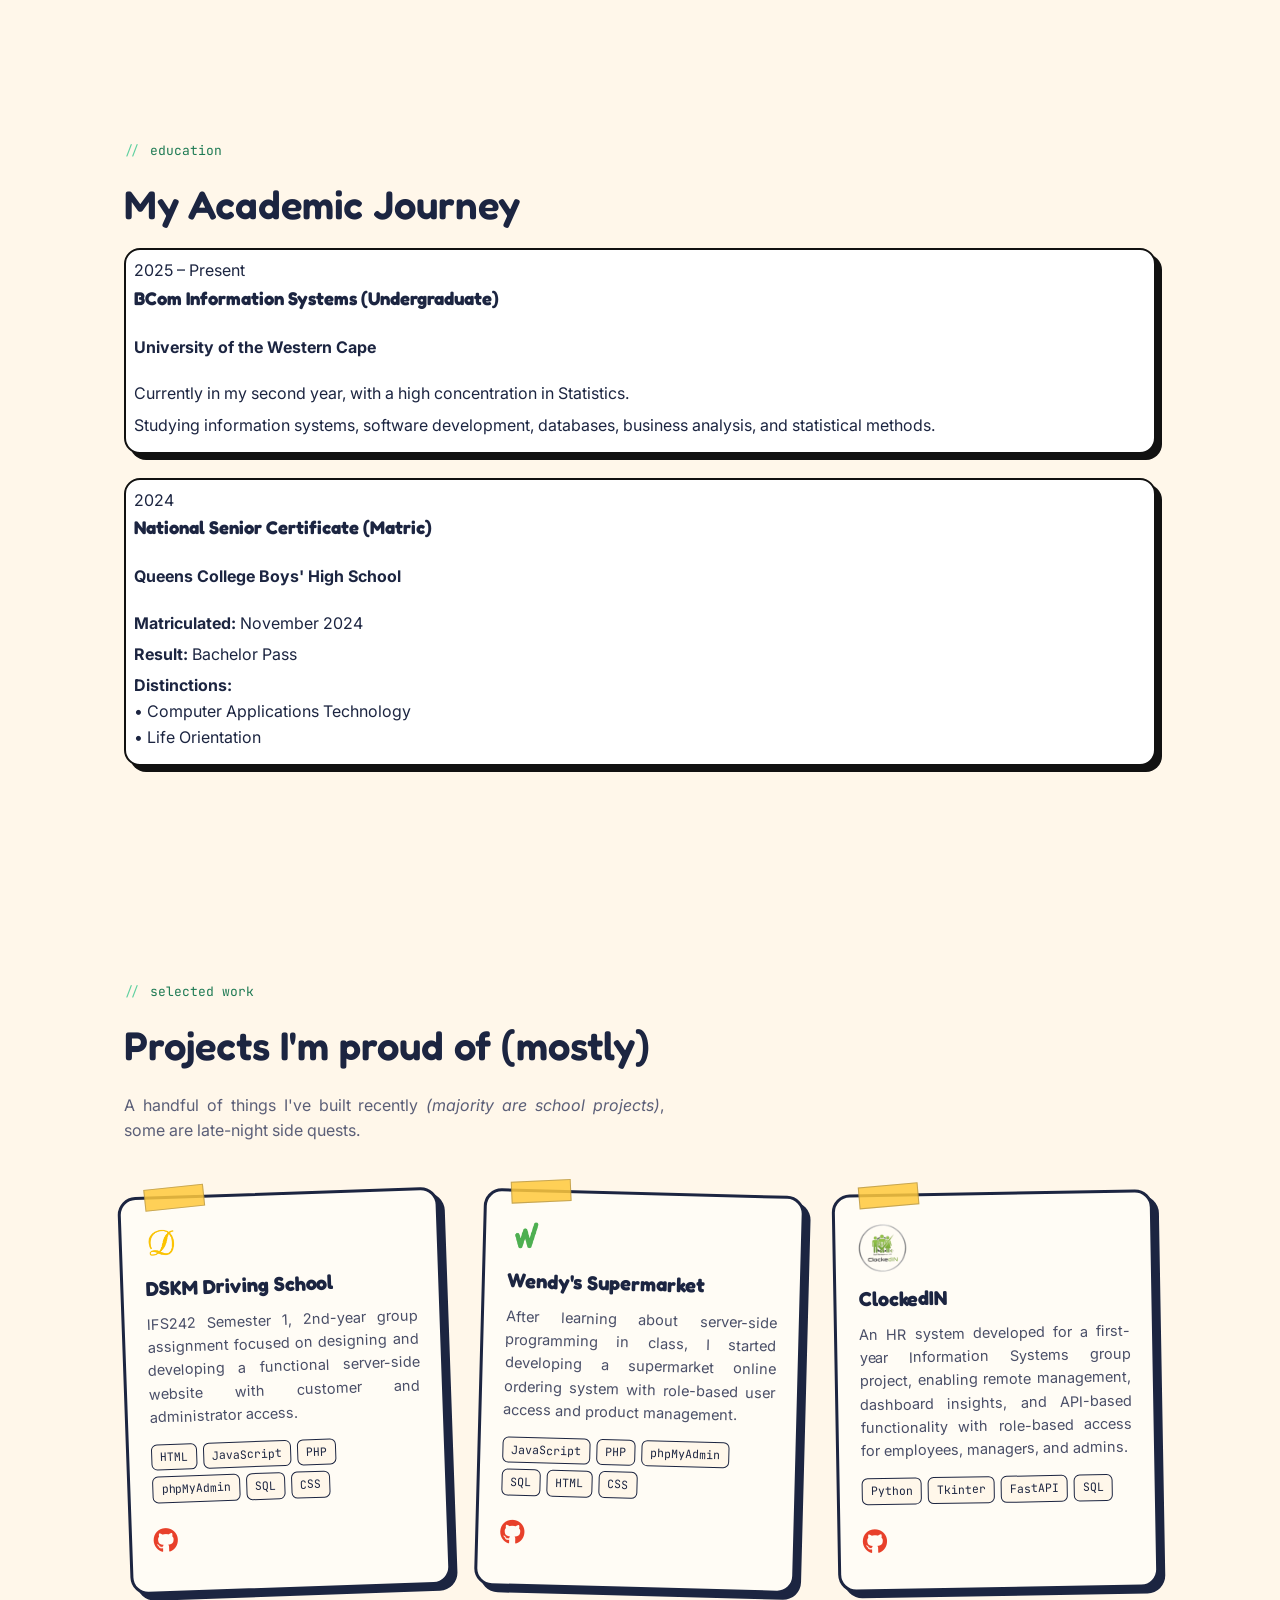
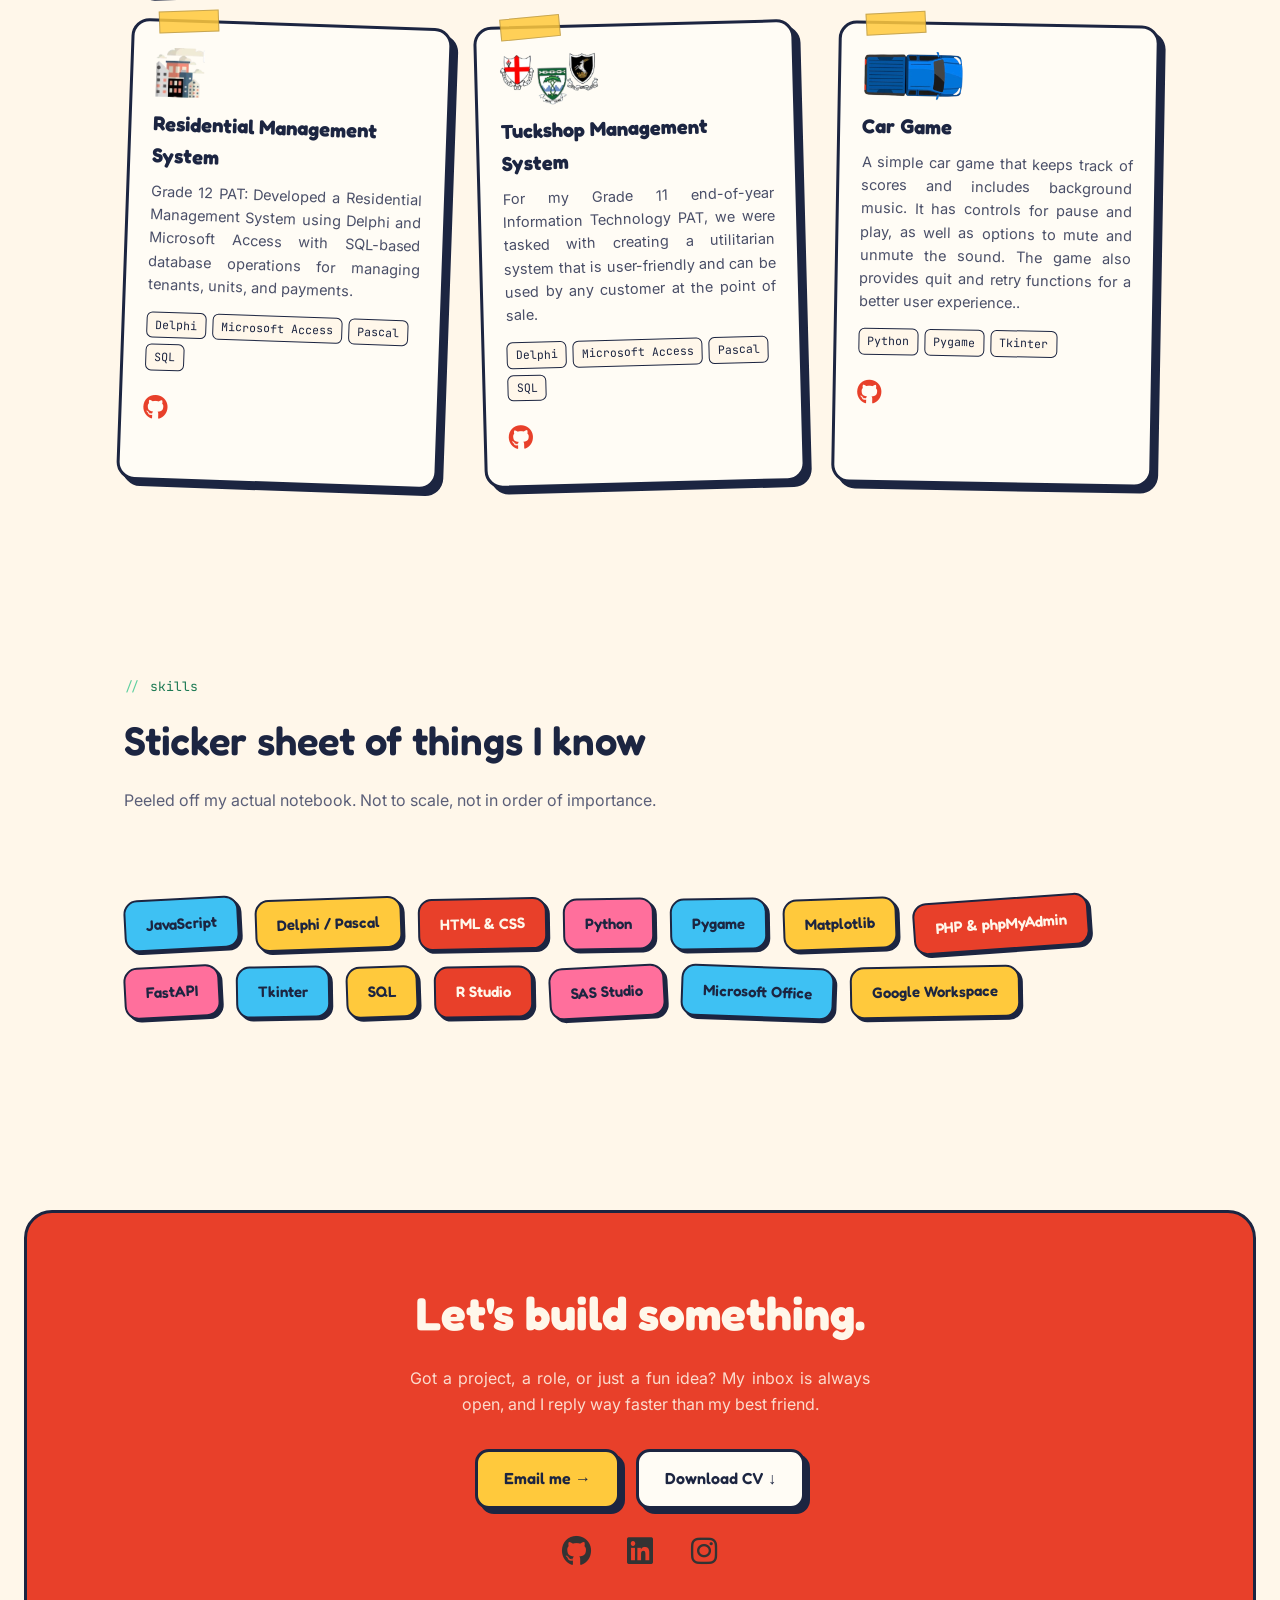
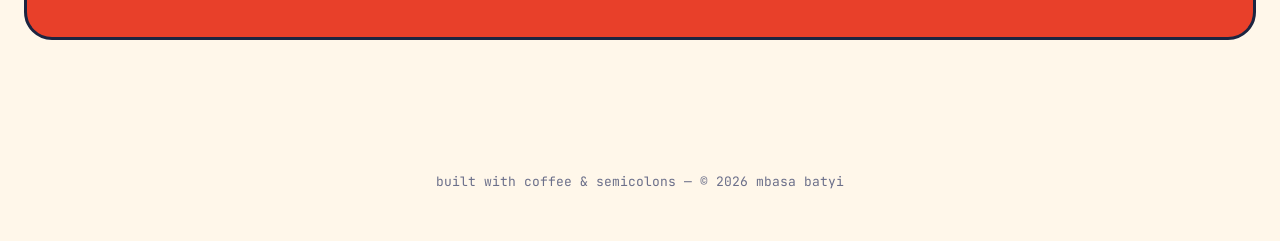
==== commit 079fffce: "Merge pull request #19 from mbasabty/picUA added picture" ====
--- a/index.html
+++ b/index.html
@@ -57,7 +57,7 @@
     <div class="photo-stack">
       <figure class="polaroid">
         <span class="tape"></span>
-        <img src="images/mbasa458.webp" alt="A photo of Mbasa Batyi" lazy="loading">
+        <img src="images/mbasa8.webp" alt="A photo of Mbasa Batyi" lazy="loading">
         <figcaption>side quests</figcaption>
       </figure>
 
@@ -76,7 +76,7 @@
       <figure class="polaroid">
         <span class="tape"></span>
         <img src="images/mbasa56.webp" alt="Mbasa Batyi" lazy="loading">
-        <figcaption>everything but coursework</figcaption>
+        <figcaption>lol :) </figcaption>
       </figure>
 
     </div>
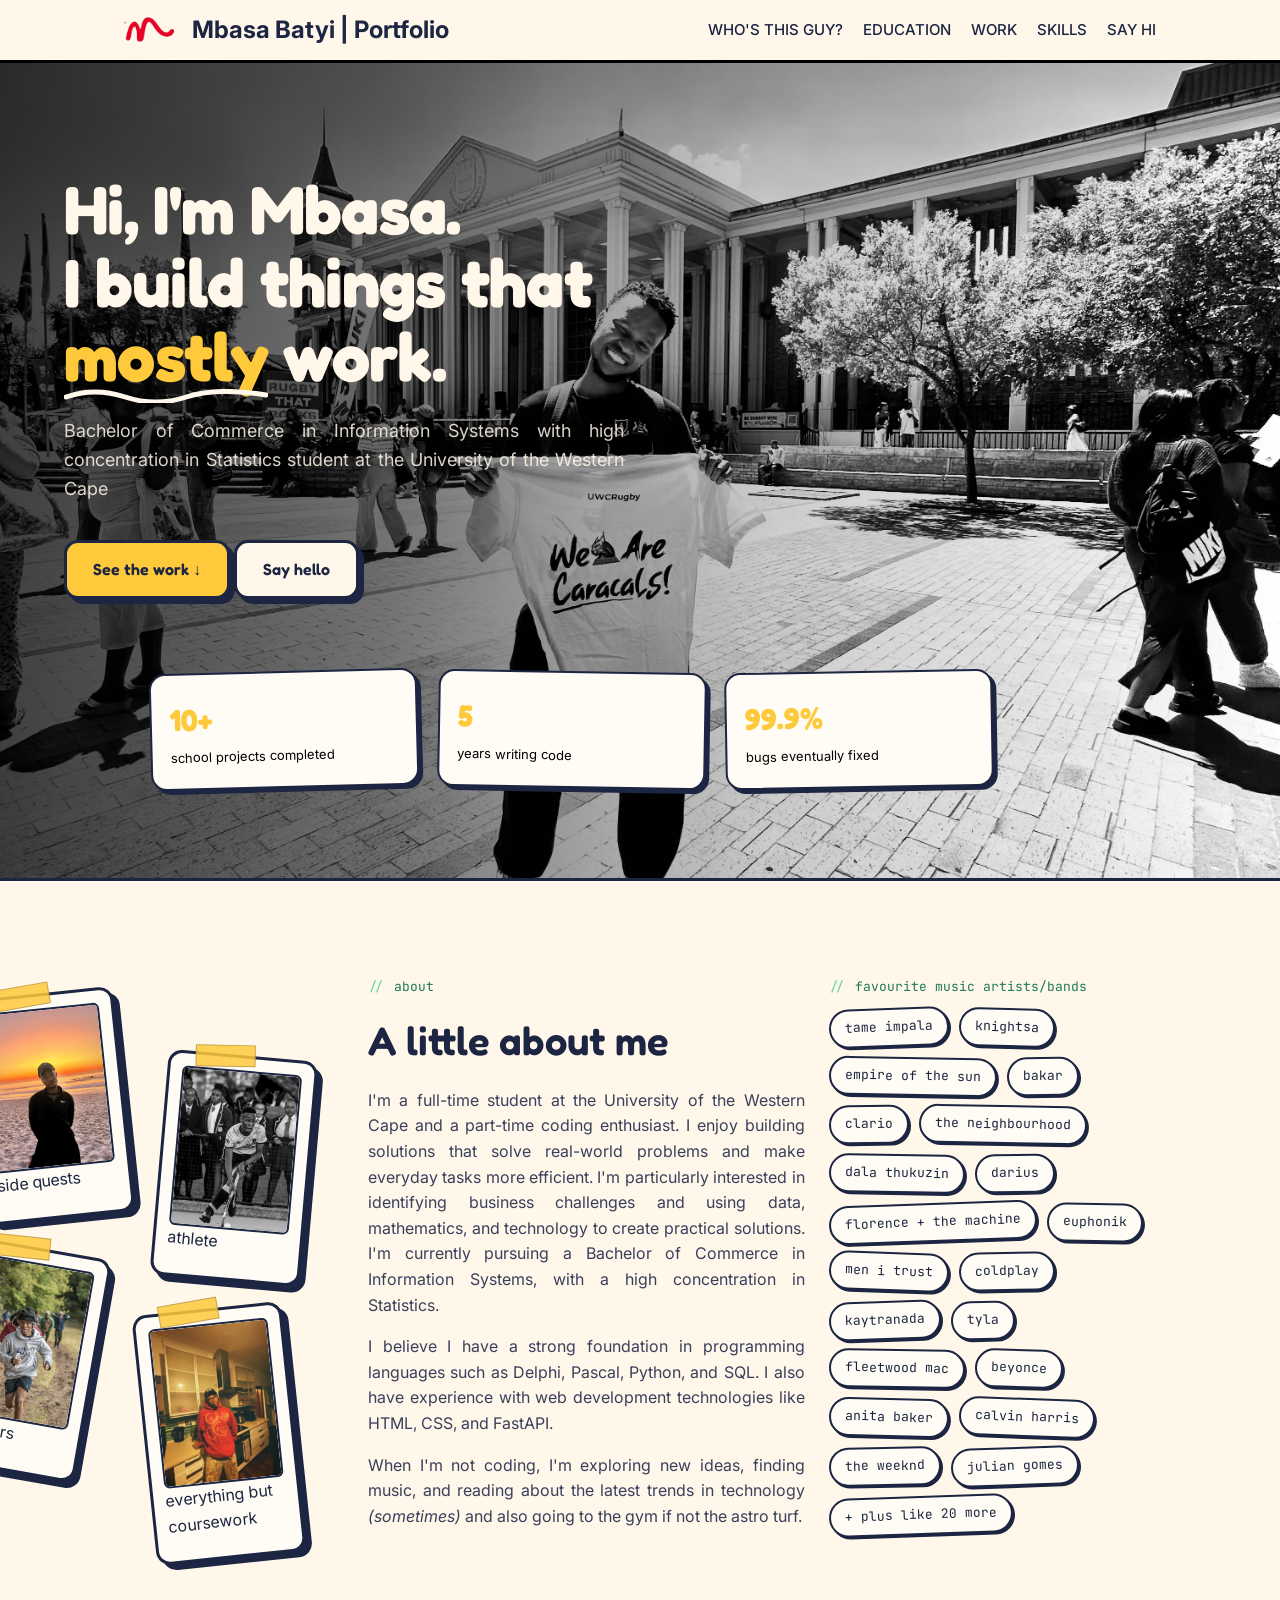
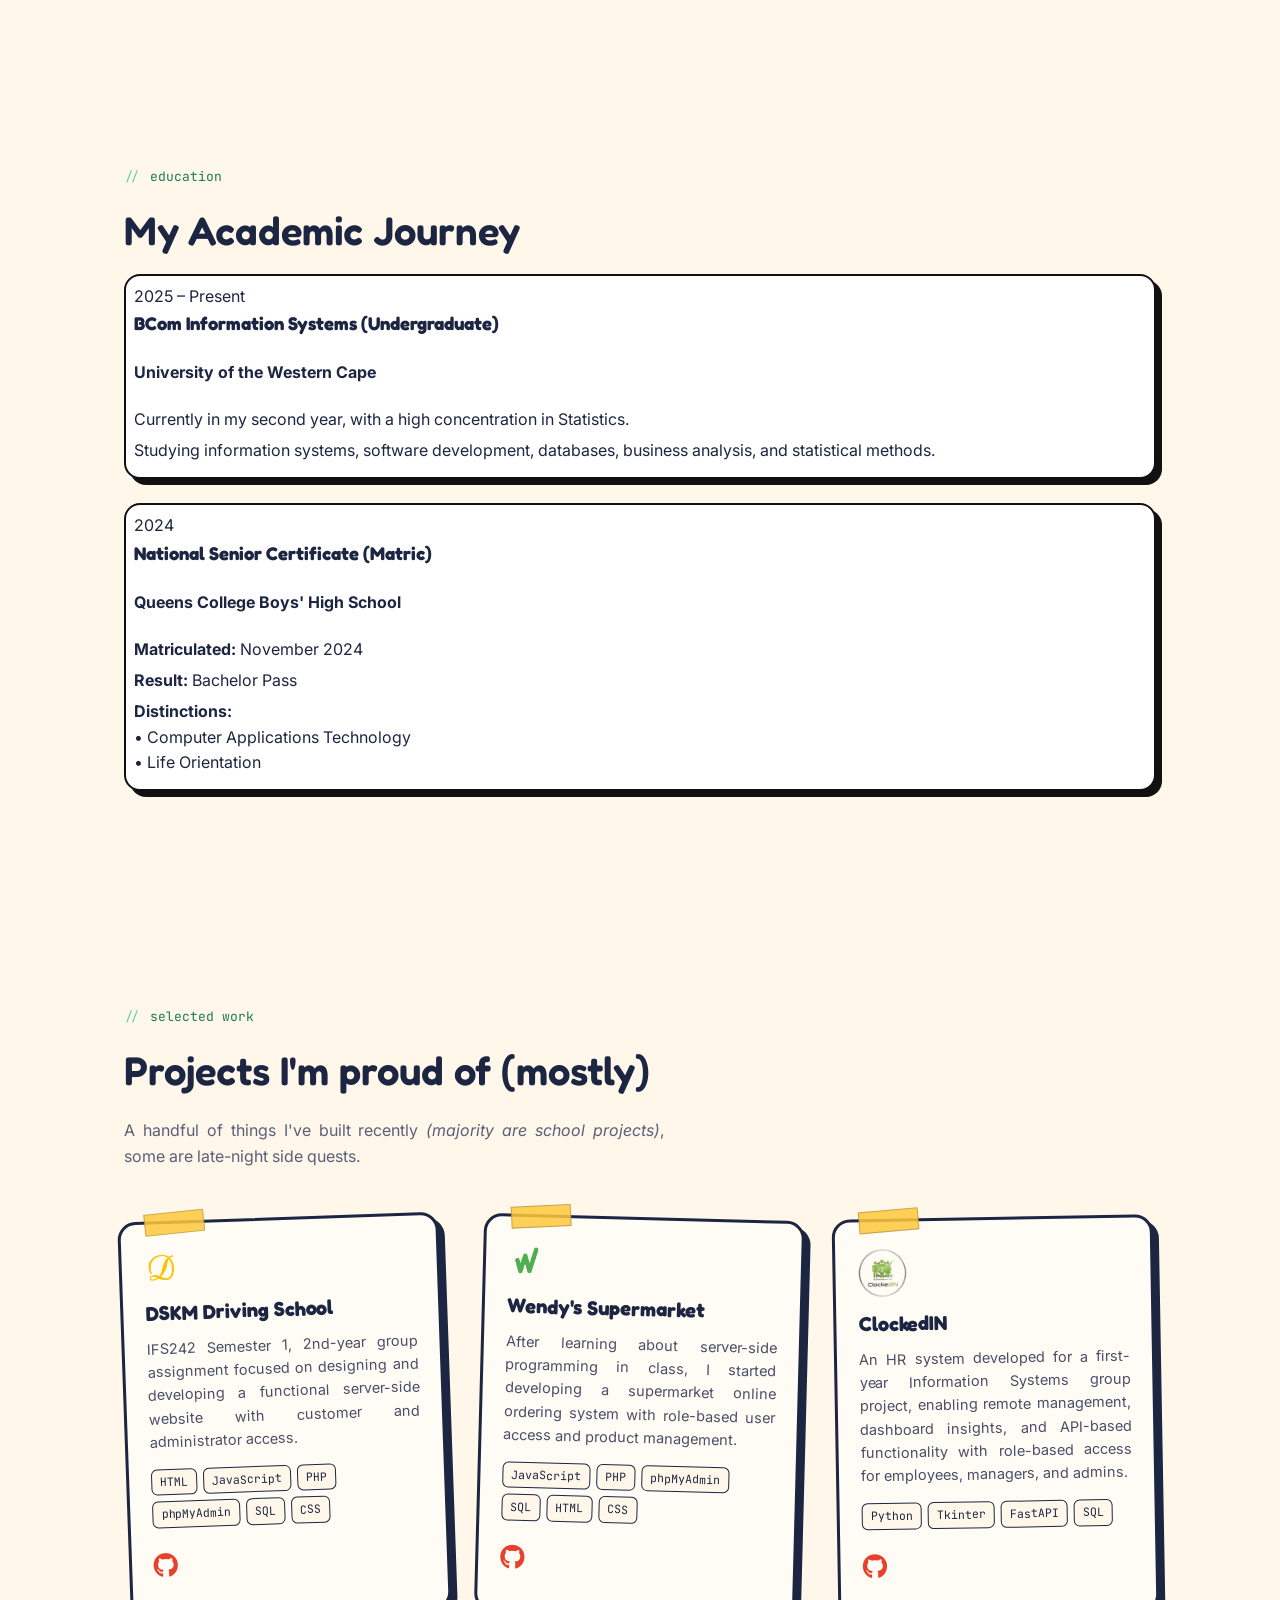
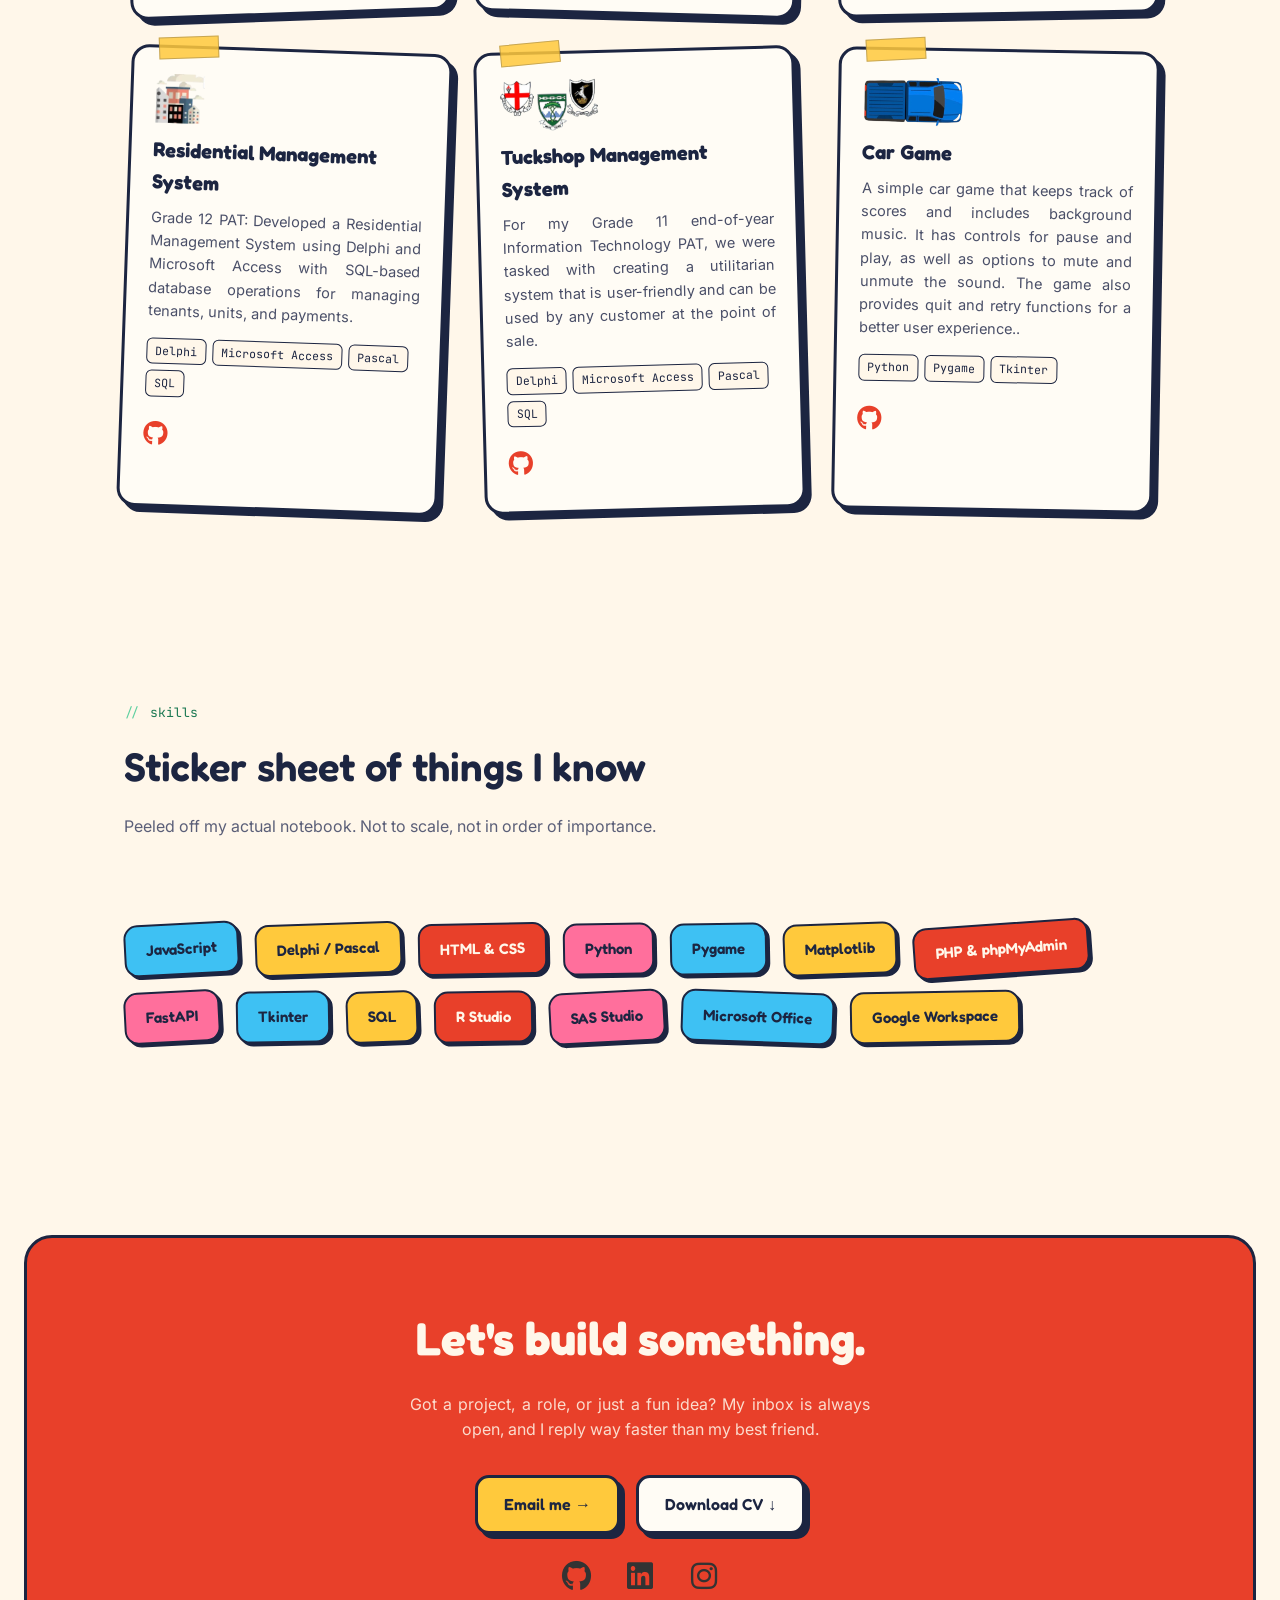
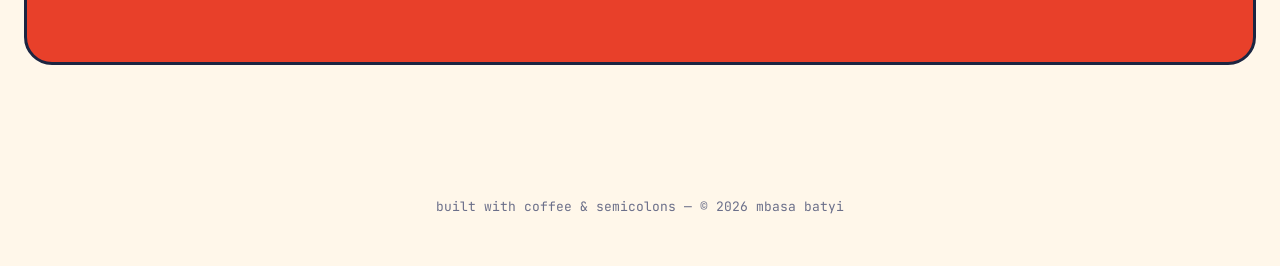
==== commit dfaf143f: "Merge pull request #20 from mbasabty/layoutPhoneCss fixed the image source for the first polaroid in" ====
--- a/index.html
+++ b/index.html
@@ -57,7 +57,7 @@
     <div class="photo-stack">
       <figure class="polaroid">
         <span class="tape"></span>
-        <img src="images/mbasa8.webp" alt="A photo of Mbasa Batyi" lazy="loading">
+        <img src="images/mbasa458.webp" alt="A photo of Mbasa Batyi" lazy="loading">
         <figcaption>side quests</figcaption>
       </figure>
 
@@ -76,7 +76,7 @@
       <figure class="polaroid">
         <span class="tape"></span>
         <img src="images/mbasa56.webp" alt="Mbasa Batyi" lazy="loading">
-        <figcaption>lol :) </figcaption>
+        <figcaption>everything but coursework</figcaption>
       </figure>
 
     </div>
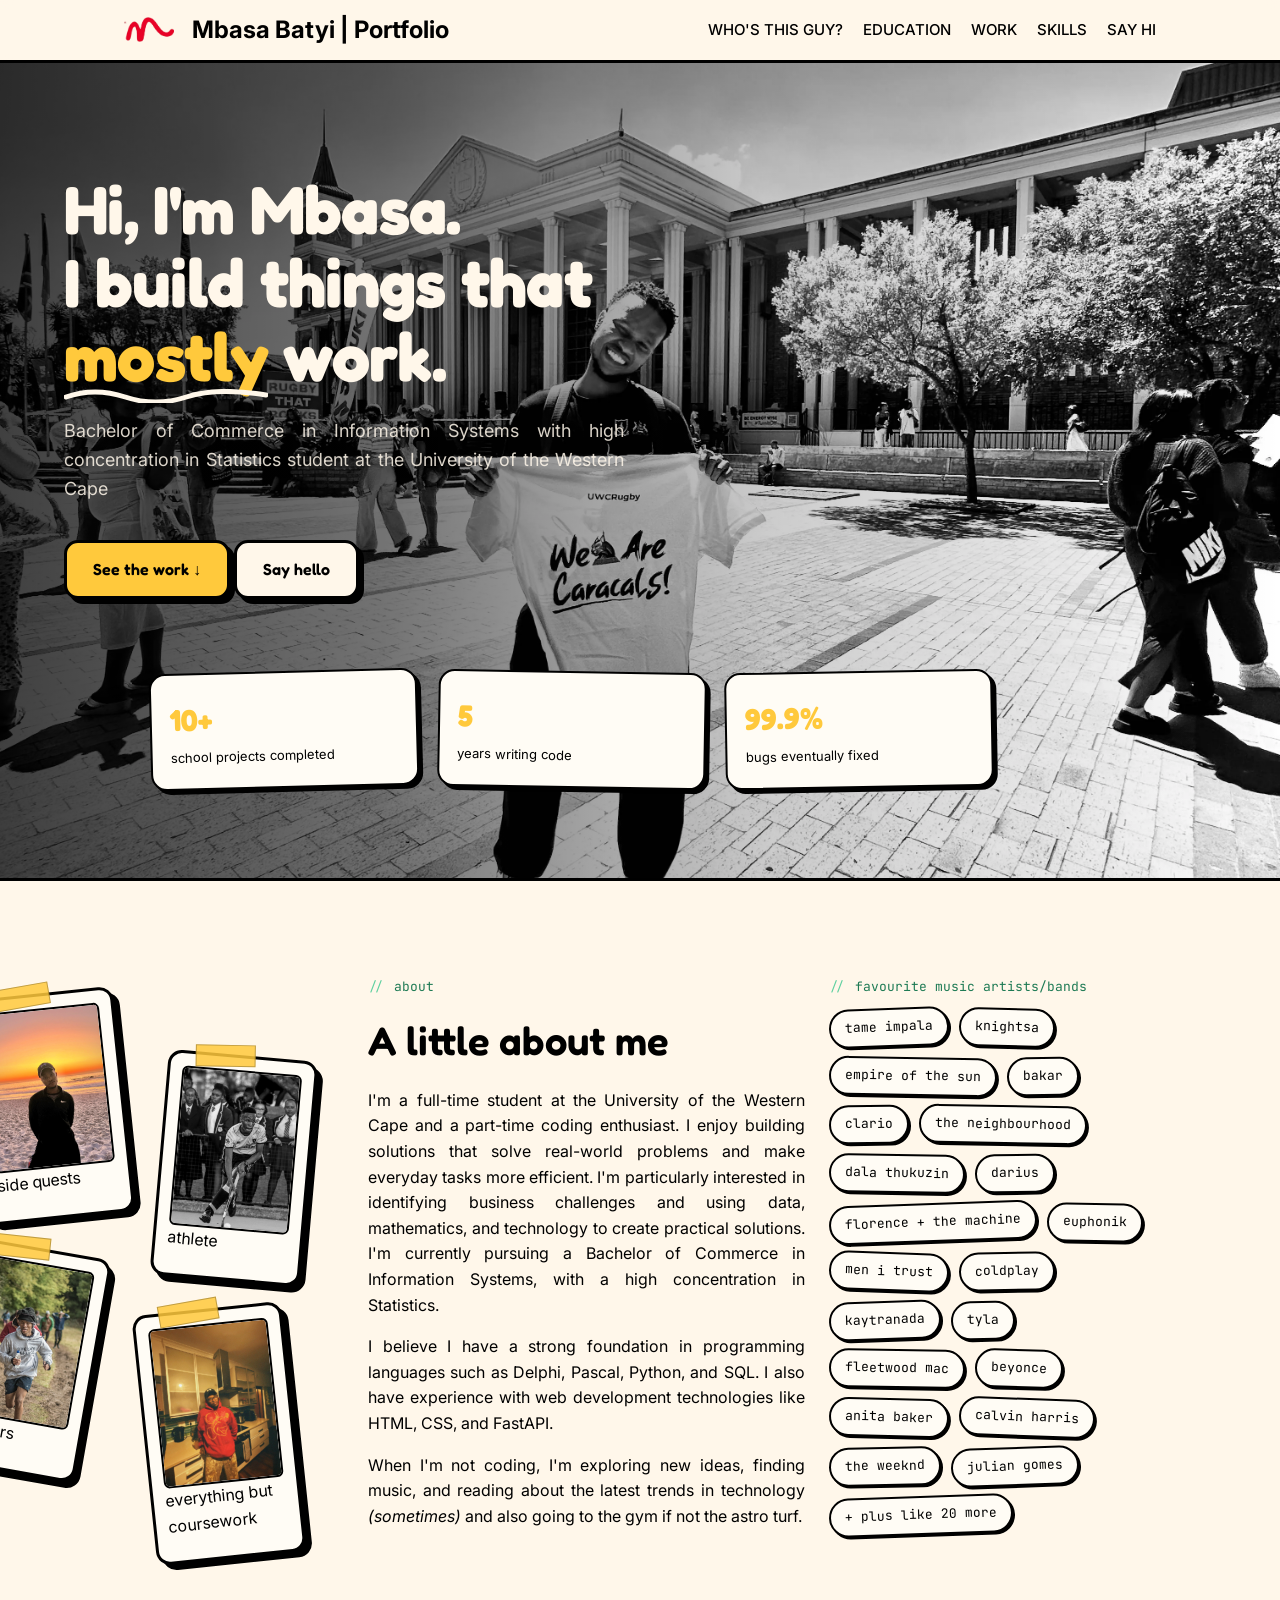
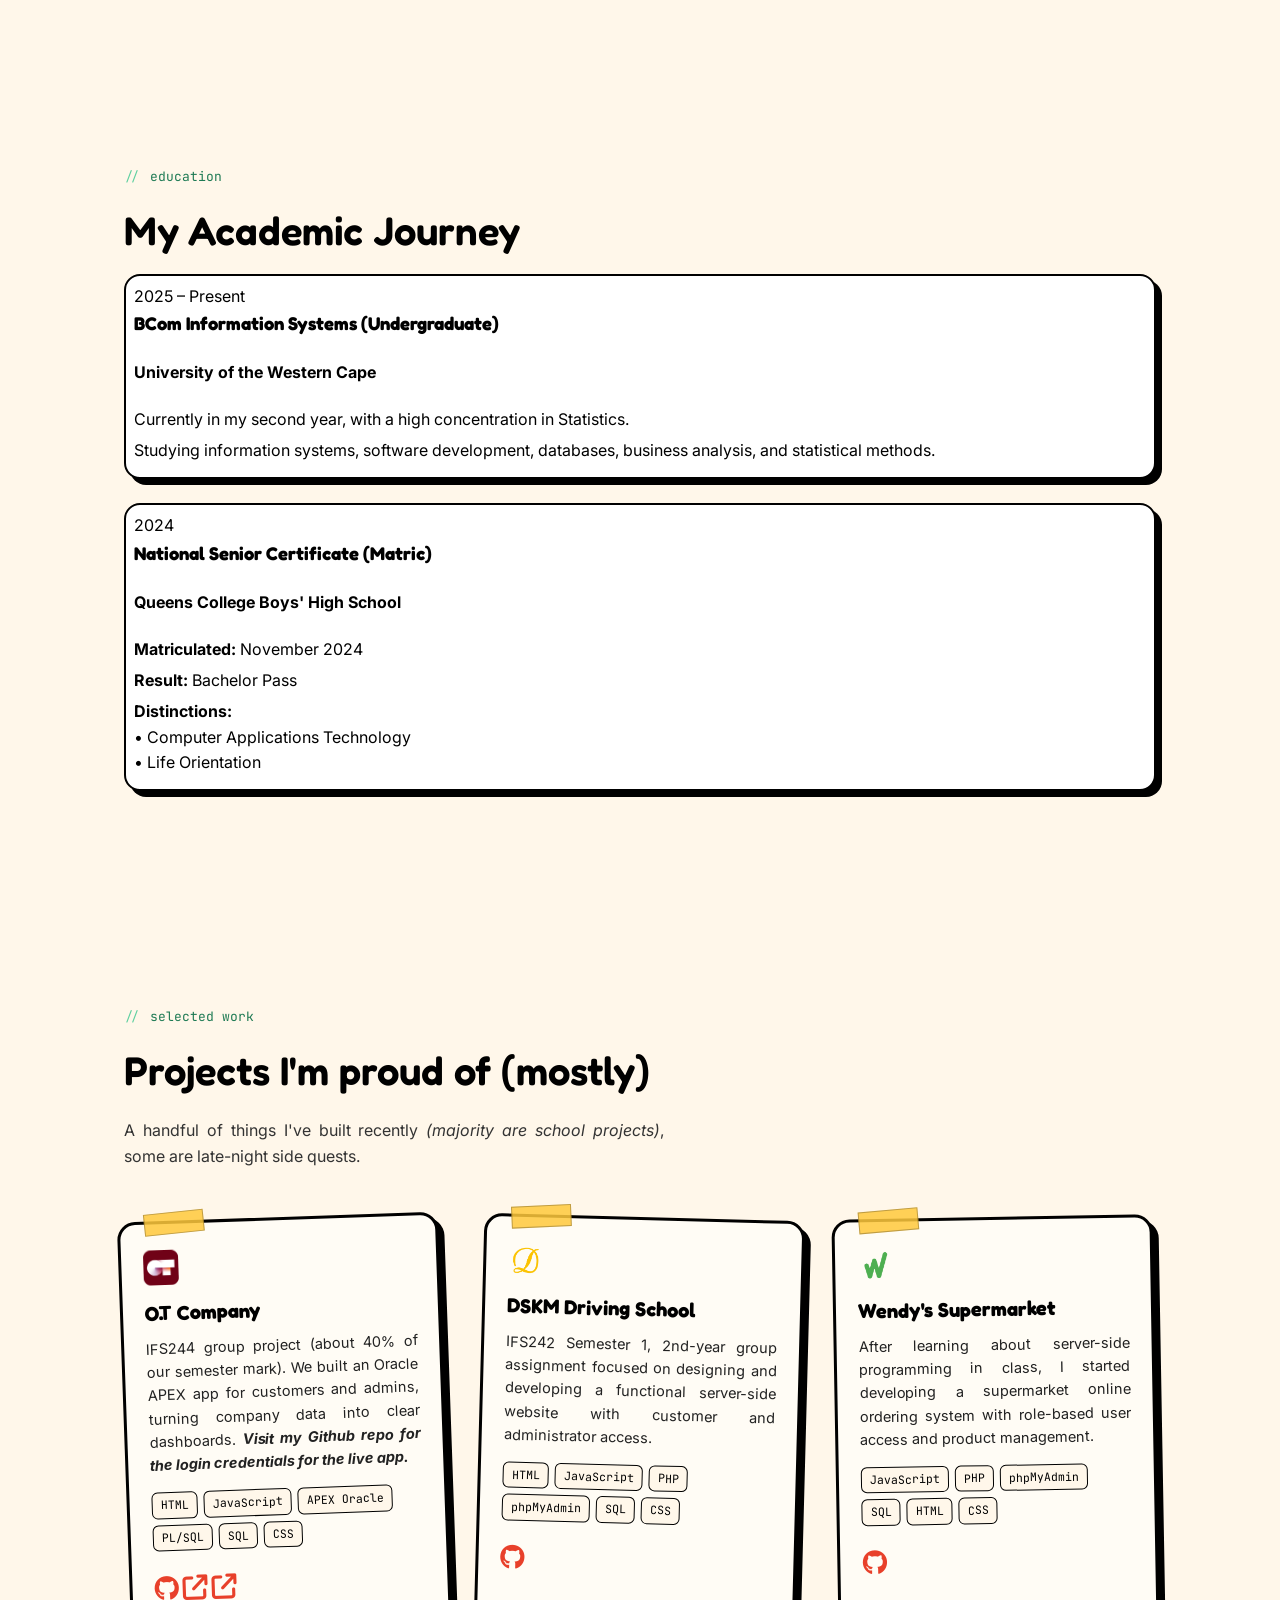
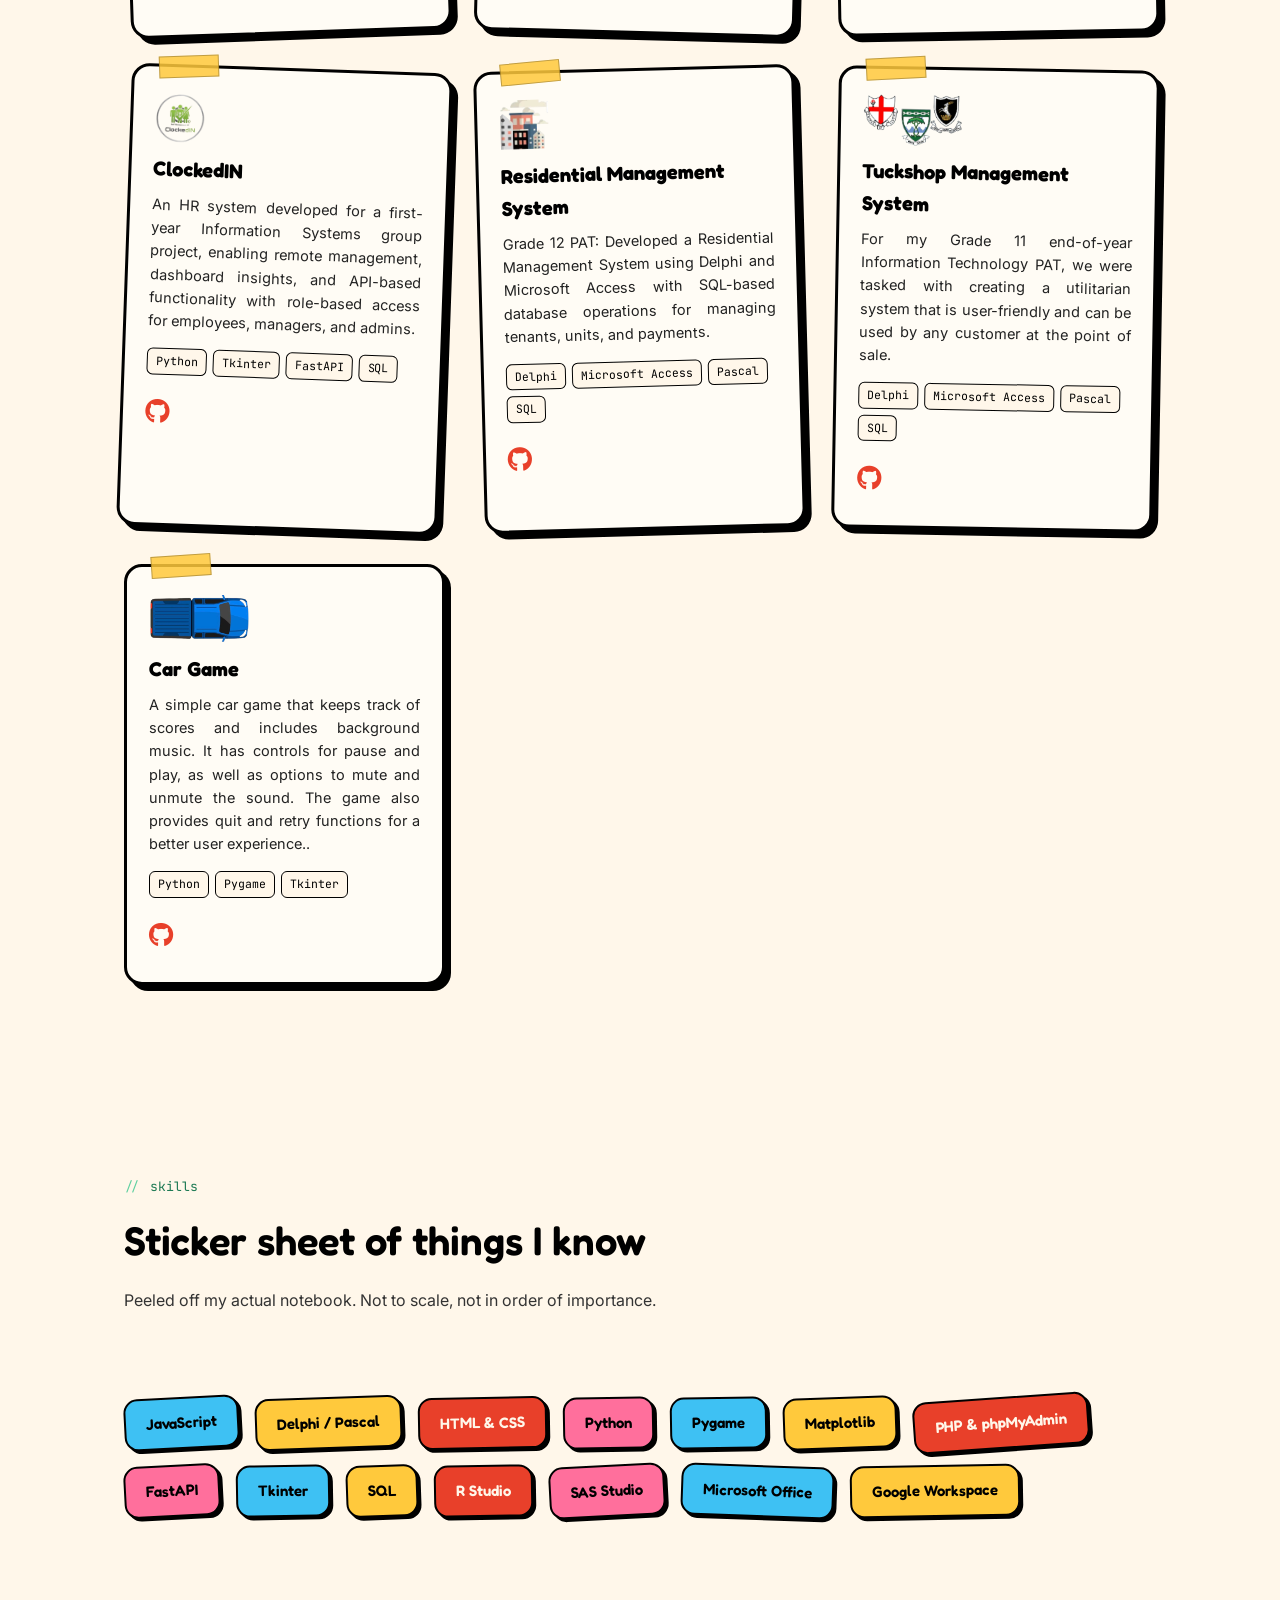
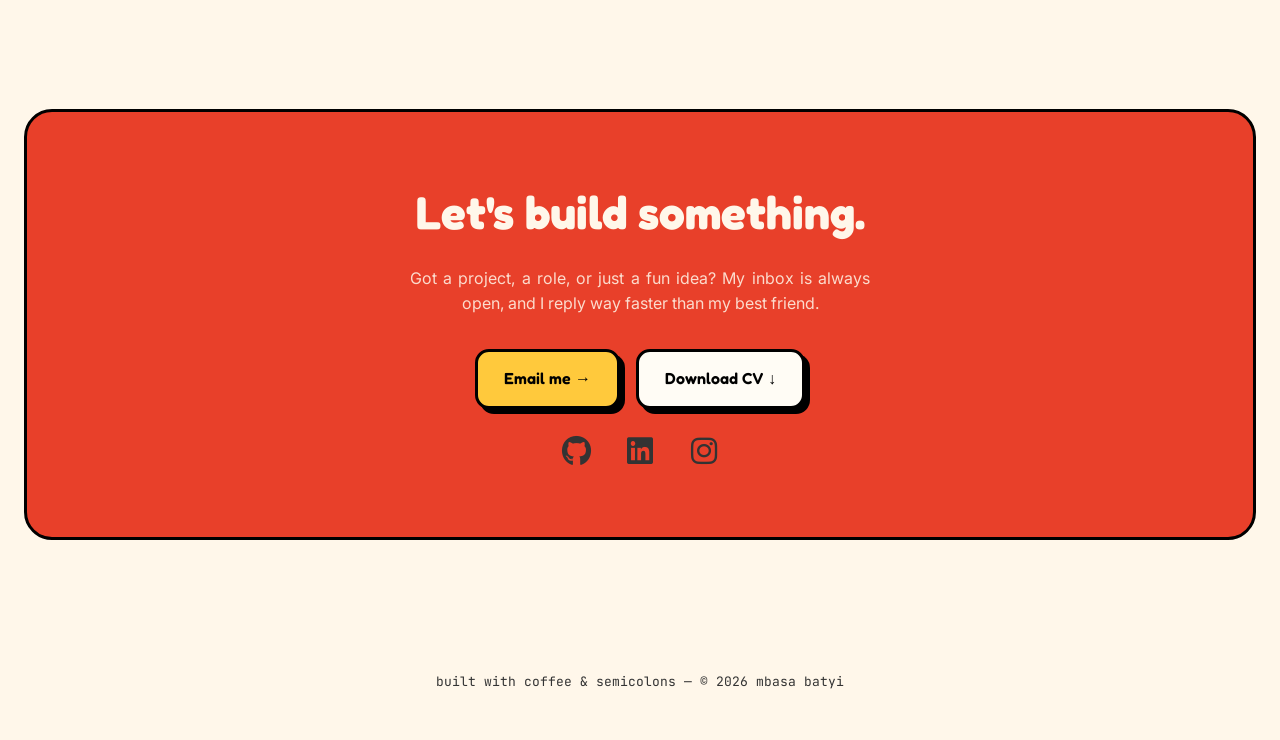
==== commit 721a338e: "Updated the links to the live apps for the IFS244 group project in the index.html file. The first li" ====
--- a/index.html
+++ b/index.html
@@ -195,6 +195,38 @@
 
       <div class="card">
         <span class="tape"></span>
+        <img src="img/OT logo.webp" alt="OT Logo" class="card-logo" loading="lazy">
+        <h3>O.T Company</h3>
+        <p>
+          IFS244 group project (about 40% of our semester mark). We built an
+          Oracle APEX app for customers and admins, turning company data into
+          clear dashboards. <b><i>Visit my Github repo for the login credentials for the live app.</i></b>
+        </p>
+
+        <div class="tag-row">
+          <span class="tag">HTML</span>
+          <span class="tag">JavaScript</span>
+          <span class="tag">APEX Oracle</span>
+          <span class="tag">PL/SQL</span>
+          <span class="tag">SQL</span>
+          <span class="tag">CSS</span>
+        </div>
+
+        <div class="card-links">
+          <a href="https://github.com/mbasabty/IFS244-Debuggers" class="card-link" target="_blank" rel="noopener" aria-label="View on GitHub">
+            <i class="fa-brands fa-github"></i>
+          </a>
+          <a href="https://oracleapex.com/ords/r/group_5_debuggers/o-t-customer-portal/home?session=105060373233388" class="card-link" target="_blank" rel="noopener" aria-label="View live app">
+            <i class="fa-solid fa-arrow-up-right-from-square"></i>
+          </a>
+          <a href="https://oracleapex.com/ords/r/group_5_debuggers/o-t-company/login?session=110832338679053" class="card-link" target="_blank" rel="noopener" aria-label="View live app">
+            <i class="fa-solid fa-arrow-up-right-from-square"></i>
+          </a>
+        </div>
+      </div>
+
+      <div class="card">
+        <span class="tape"></span>
         <img src="images/DSKM.webp" alt="DSKM Logo" class="card-logo" Lazy="loading">
         <h3>DSKM Driving School </h3>
         <p>IFS242 Semester 1, 2nd-year group assignment 
--- a/style.css
+++ b/style.css
@@ -1,7 +1,7 @@
 :root{
   --cream:#FFF7EA;
   --card:#FFFCF5;
-  --ink:#1C2541;
+  --ink:#000000;
   --pink:#FF6F9C;
   --pink-dark:#C23F6A;
   --blue:#3EC1F3;
@@ -155,7 +155,7 @@
 }
 .eyebrow::before{content:"//";color:var(--mint);}
 .section-title{font-size:clamp(28px,4vw,40px);font-weight:600;margin-bottom:12px;}
-.section-sub{color:#5b5f78;max-width:540px;margin-bottom:48px;font-size:16px;}
+.section-sub{color:#333;max-width:540px;margin-bottom:48px;font-size:16px;}
 
 /* ---------- about ---------- */
 .about-grid{
@@ -178,12 +178,12 @@
 .photo-stack .polaroid:nth-child(3){transform:rotate(10deg);margin-left:-180px;margin-top:-70px;}
 .photo-stack .polaroid:nth-child(4){transform:rotate(-6deg);margin-left:20px;margin-top:-200px;}
 
-.about p{font-size:16px;color:#3a3f5c;margin-bottom:16px;text-align:justify;}
+.about p{font-size:16px;color:#000;margin-bottom:16px;text-align:justify;}
 
 .education-list{display:flex;flex-direction:column;gap:2rem;margin-top:0.5rem;}
 .education-card{
   background:#fff;padding:0.5rem;border-radius:16px;
-  border:2px solid #111;box-shadow:6px 6px 0 #111;margin-bottom:1.5rem;
+  border:2px solid #000;box-shadow:6px 6px 0 #000;margin-bottom:1.5rem;
 }
 .education-card h3{margin:0 0 .1rem;font-size:1.15rem;}
 .education-card p{margin:.35rem 0;line-height:1.6;}
@@ -222,7 +222,7 @@
 .tape{
   position:absolute;top:-12px;left:24px;width:60px;height:22px;
   background:rgba(255,201,60,0.85);
-  border:1px solid rgba(28,37,65,0.25);transform:rotate(-4deg);
+  border:1px solid rgba(0,0,0,0.25);transform:rotate(-4deg);
 }
 .card-icon{
   width:44px;height:44px;border-radius:12px;
@@ -233,7 +233,7 @@
 .icon-blue{background:var(--blue);}
 .icon-mint{background:var(--mint);}
 .card h3{font-size:20px;margin-bottom:8px;}
-.card p{font-size:14.5px;color:#4a4f68;margin:0 0 16px;}
+.card p{font-size:14.5px;color:#222;margin:0 0 16px;}
 .tag-row{display:flex;flex-wrap:wrap;gap:6px;margin-bottom:16px;}
 .tag{
   font-family:'JetBrains Mono',monospace;font-size:11.5px;
@@ -285,7 +285,7 @@
 
 footer{
   text-align:center;padding:36px 24px 48px;
-  font-size:13px;color:#6b6f8a;font-family:'JetBrains Mono',monospace;
+  font-size:13px;color:#333;font-family:'JetBrains Mono',monospace;
 }
 
 /* ================= RESPONSIVE ================= */
@@ -373,7 +373,7 @@
 
   .card{padding:22px 18px 20px;box-shadow:4px 4px 0 var(--ink);}
   .card:hover{box-shadow:6px 6px 0 var(--ink);}
-  .education-card{box-shadow:4px 4px 0 #111;}
+  .education-card{box-shadow:4px 4px 0 #000;}
 
   .sticker{font-size:14px;padding:10px 16px;}
 
